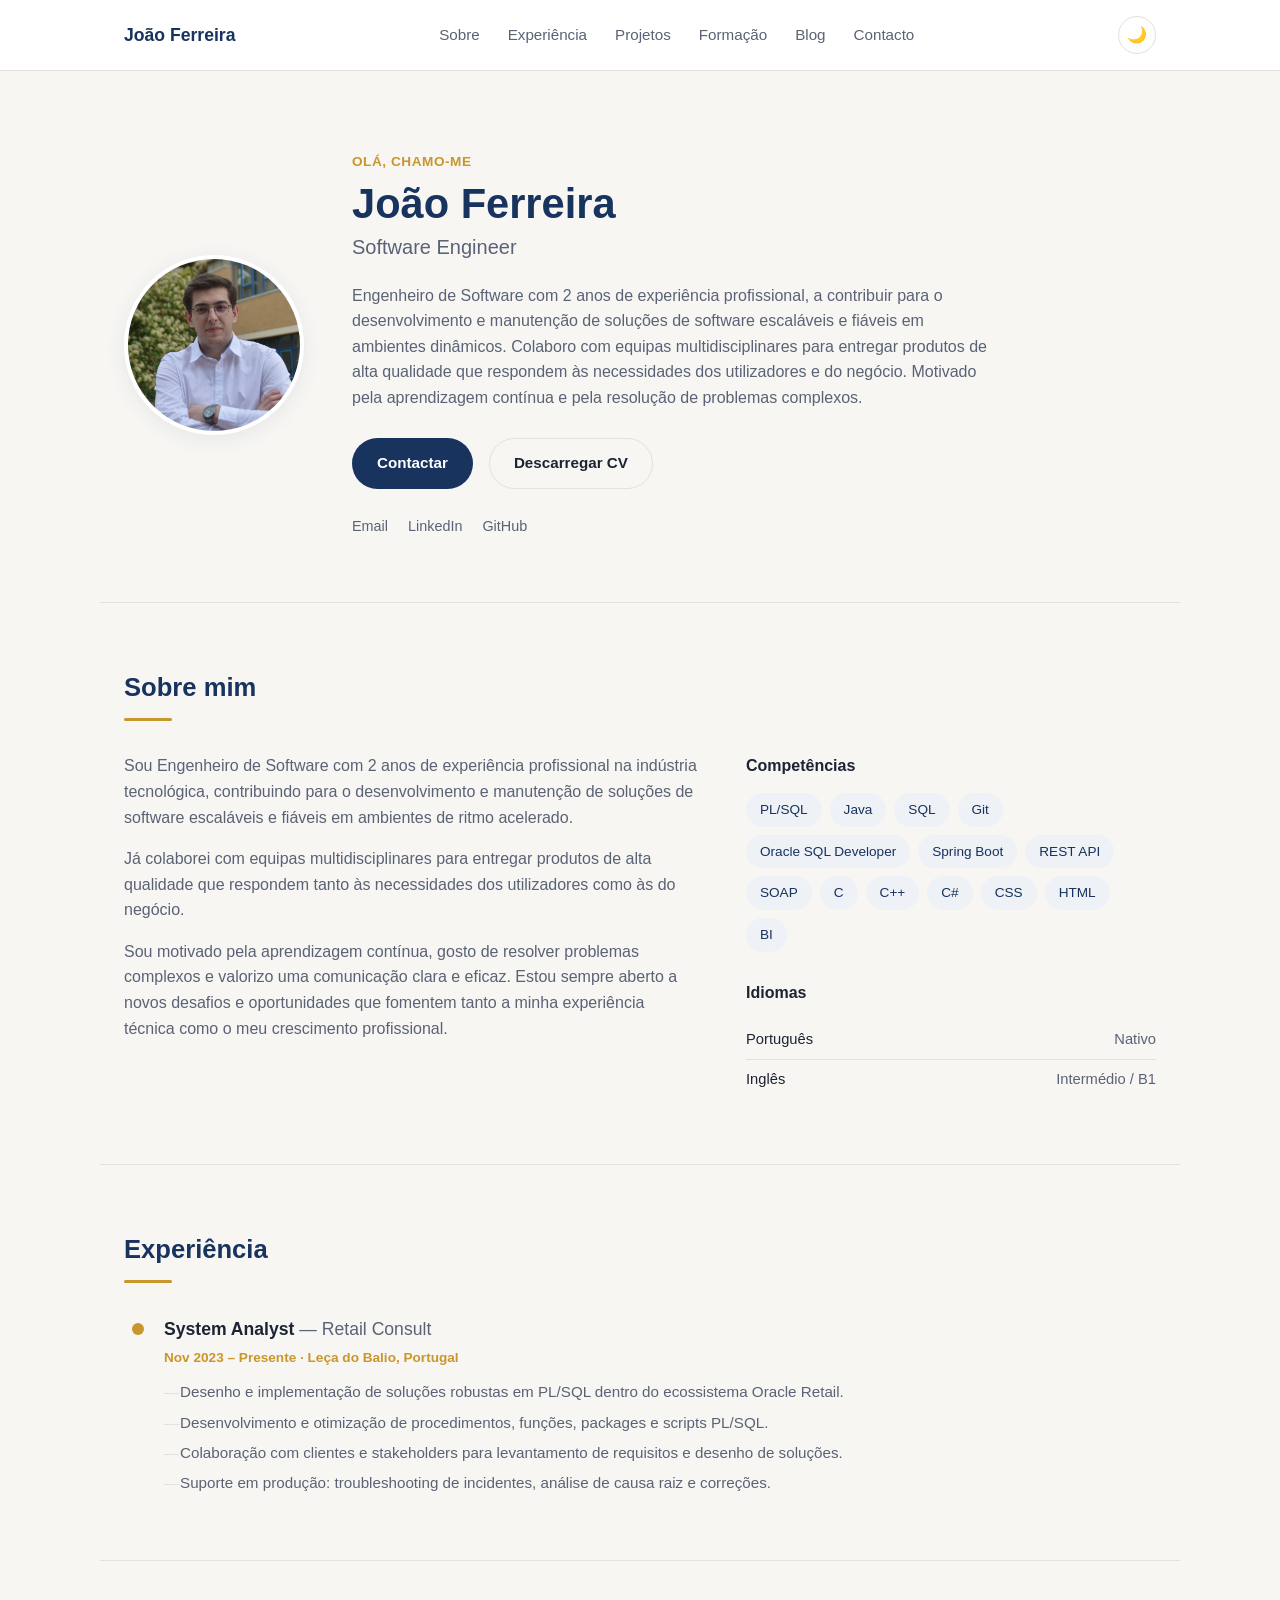
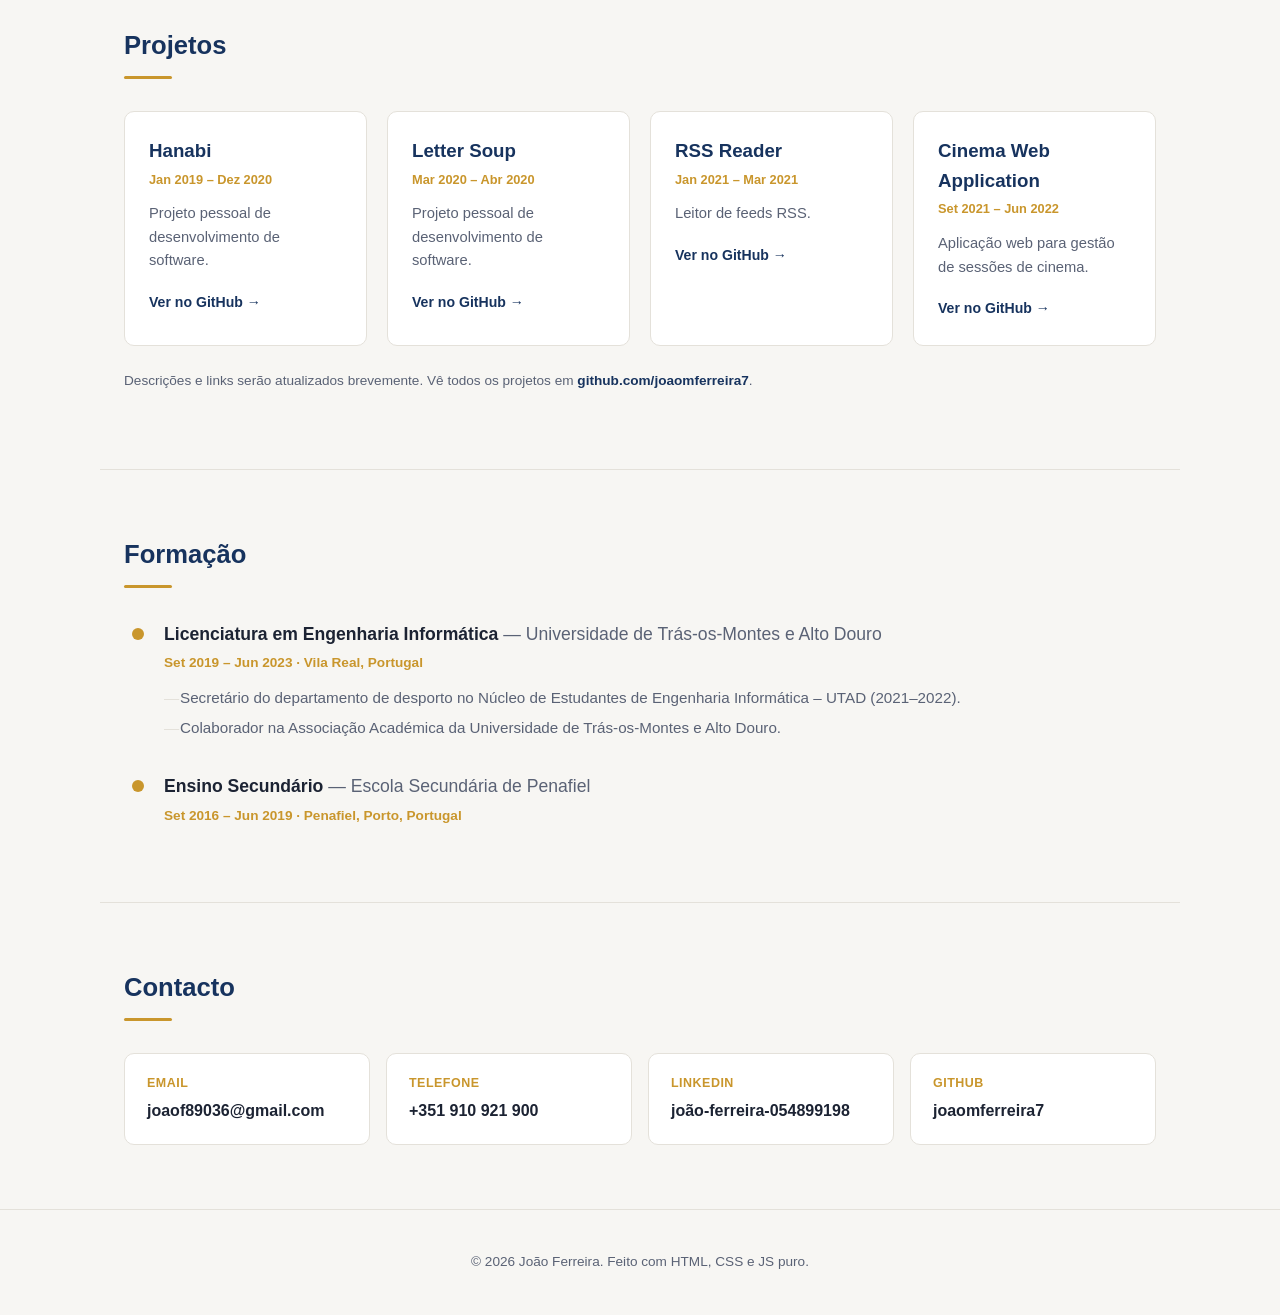
==== index.html @ a0f63ede "Site inicial Portfolio/CV de João Ferreira com secções de sobre, experiência, projetos, formação e c" ====
<!DOCTYPE html>
<html lang="pt">
<head>
<meta charset="UTF-8">
<meta name="viewport" content="width=device-width, initial-scale=1.0">
<title>João Ferreira — Software Engineer</title>
<meta name="description" content="João Ferreira, Software Engineer. Experiência em PL/SQL, Java, Spring Boot, Oracle Retail. Portfólio, currículo e contactos.">
<link rel="stylesheet" href="css/style.css">
<link rel="icon" href="data:,">
</head>
<body>

<header class="site-header">
  <nav class="nav container">
    <a href="#top" class="nav-brand">João Ferreira</a>
    <button class="nav-toggle" id="navToggle" aria-label="Abrir menu" aria-expanded="false">
      <span></span><span></span><span></span>
    </button>
    <ul class="nav-links" id="navLinks">
      <li><a href="#about">Sobre</a></li>
      <li><a href="#experience">Experiência</a></li>
      <li><a href="#projects">Projetos</a></li>
      <li><a href="#education">Formação</a></li>
      <li><a href="blog/index.html">Blog</a></li>
      <li><a href="#contact">Contacto</a></li>
    </ul>
    <button class="theme-toggle" id="themeToggle" aria-label="Alternar tema claro/escuro">🌙</button>
  </nav>
</header>

<main>

  <section id="top" class="hero container">
    <div class="hero-photo">
      <img src="assets/img/profile.jpg" alt="Foto de João Ferreira" id="profilePhoto" onerror="this.closest('.hero-photo').style.display='none'">
    </div>
    <div class="hero-text">
      <p class="hero-eyebrow">Olá, chamo-me</p>
      <h1>João Ferreira</h1>
      <p class="hero-role">Software Engineer</p>
      <p class="hero-summary">
        Engenheiro de Software com 2 anos de experiência profissional, a contribuir para o desenvolvimento
        e manutenção de soluções de software escaláveis e fiáveis em ambientes dinâmicos. Colaboro com equipas
        multidisciplinares para entregar produtos de alta qualidade que respondem às necessidades dos utilizadores
        e do negócio. Motivado pela aprendizagem contínua e pela resolução de problemas complexos.
      </p>
      <div class="hero-actions">
        <a href="#contact" class="btn btn-primary">Contactar</a>
        <a href="CV_João_Ferreira.pdf" class="btn btn-secondary" download>Descarregar CV</a>
      </div>
      <ul class="hero-socials">
        <li><a href="mailto:joaof89036@gmail.com" aria-label="Email">Email</a></li>
        <li><a href="https://www.linkedin.com/in/joão-ferreira-054899198" target="_blank" rel="noopener">LinkedIn</a></li>
        <li><a href="https://github.com/joaomferreira7" target="_blank" rel="noopener">GitHub</a></li>
      </ul>
    </div>
  </section>

  <section id="about" class="section container">
    <h2 class="section-title">Sobre mim</h2>
    <div class="about-grid">
      <div class="about-text">
        <p>
          Sou Engenheiro de Software com 2 anos de experiência profissional na indústria tecnológica,
          contribuindo para o desenvolvimento e manutenção de soluções de software escaláveis e fiáveis
          em ambientes de ritmo acelerado.
        </p>
        <p>
          Já colaborei com equipas multidisciplinares para entregar produtos de alta qualidade que respondem
          tanto às necessidades dos utilizadores como às do negócio.
        </p>
        <p>
          Sou motivado pela aprendizagem contínua, gosto de resolver problemas complexos e valorizo uma
          comunicação clara e eficaz. Estou sempre aberto a novos desafios e oportunidades que fomentem
          tanto a minha experiência técnica como o meu crescimento profissional.
        </p>
      </div>
      <div class="about-skills">
        <h3>Competências</h3>
        <ul class="skill-tags">
          <li>PL/SQL</li>
          <li>Java</li>
          <li>SQL</li>
          <li>Git</li>
          <li>Oracle SQL Developer</li>
          <li>Spring Boot</li>
          <li>REST API</li>
          <li>SOAP</li>
          <li>C</li>
          <li>C++</li>
          <li>C#</li>
          <li>CSS</li>
          <li>HTML</li>
          <li>BI</li>
        </ul>
        <h3>Idiomas</h3>
        <ul class="lang-list">
          <li><span>Português</span><span class="lang-level">Nativo</span></li>
          <li><span>Inglês</span><span class="lang-level">Intermédio / B1</span></li>
        </ul>
      </div>
    </div>
  </section>

  <section id="experience" class="section container">
    <h2 class="section-title">Experiência</h2>
    <div class="timeline">
      <article class="timeline-item">
        <div class="timeline-marker"></div>
        <div class="timeline-content">
          <h3>System Analyst <span class="timeline-org">— Retail Consult</span></h3>
          <p class="timeline-meta">Nov 2023 – Presente · Leça do Balio, Portugal</p>
          <ul>
            <li>Desenho e implementação de soluções robustas em PL/SQL dentro do ecossistema Oracle Retail.</li>
            <li>Desenvolvimento e otimização de procedimentos, funções, packages e scripts PL/SQL.</li>
            <li>Colaboração com clientes e stakeholders para levantamento de requisitos e desenho de soluções.</li>
            <li>Suporte em produção: troubleshooting de incidentes, análise de causa raiz e correções.</li>
          </ul>
        </div>
      </article>
    </div>
  </section>

  <section id="projects" class="section container">
    <h2 class="section-title">Projetos</h2>
    <div class="project-grid">
      <article class="project-card">
        <h3>Hanabi</h3>
        <p class="project-meta">Jan 2019 – Dez 2020</p>
        <p>Projeto pessoal de desenvolvimento de software.</p>
        <a href="https://github.com/joaomferreira7" target="_blank" rel="noopener" class="project-link">Ver no GitHub →</a>
      </article>
      <article class="project-card">
        <h3>Letter Soup</h3>
        <p class="project-meta">Mar 2020 – Abr 2020</p>
        <p>Projeto pessoal de desenvolvimento de software.</p>
        <a href="https://github.com/joaomferreira7" target="_blank" rel="noopener" class="project-link">Ver no GitHub →</a>
      </article>
      <article class="project-card">
        <h3>RSS Reader</h3>
        <p class="project-meta">Jan 2021 – Mar 2021</p>
        <p>Leitor de feeds RSS.</p>
        <a href="https://github.com/joaomferreira7" target="_blank" rel="noopener" class="project-link">Ver no GitHub →</a>
      </article>
      <article class="project-card">
        <h3>Cinema Web Application</h3>
        <p class="project-meta">Set 2021 – Jun 2022</p>
        <p>Aplicação web para gestão de sessões de cinema.</p>
        <a href="https://github.com/joaomferreira7" target="_blank" rel="noopener" class="project-link">Ver no GitHub →</a>
      </article>
    </div>
    <p class="project-note">Descrições e links serão atualizados brevemente. Vê todos os projetos em <a href="https://github.com/joaomferreira7" target="_blank" rel="noopener">github.com/joaomferreira7</a>.</p>
  </section>

  <section id="education" class="section container">
    <h2 class="section-title">Formação</h2>
    <div class="timeline">
      <article class="timeline-item">
        <div class="timeline-marker"></div>
        <div class="timeline-content">
          <h3>Licenciatura em Engenharia Informática <span class="timeline-org">— Universidade de Trás-os-Montes e Alto Douro</span></h3>
          <p class="timeline-meta">Set 2019 – Jun 2023 · Vila Real, Portugal</p>
          <ul>
            <li>Secretário do departamento de desporto no Núcleo de Estudantes de Engenharia Informática – UTAD (2021–2022).</li>
            <li>Colaborador na Associação Académica da Universidade de Trás-os-Montes e Alto Douro.</li>
          </ul>
        </div>
      </article>
      <article class="timeline-item">
        <div class="timeline-marker"></div>
        <div class="timeline-content">
          <h3>Ensino Secundário <span class="timeline-org">— Escola Secundária de Penafiel</span></h3>
          <p class="timeline-meta">Set 2016 – Jun 2019 · Penafiel, Porto, Portugal</p>
        </div>
      </article>
    </div>
  </section>

  <section id="contact" class="section container">
    <h2 class="section-title">Contacto</h2>
    <div class="contact-grid">
      <a class="contact-card" href="mailto:joaof89036@gmail.com">
        <span class="contact-label">Email</span>
        <span class="contact-value">joaof89036@gmail.com</span>
      </a>
      <a class="contact-card" href="tel:+351910921900">
        <span class="contact-label">Telefone</span>
        <span class="contact-value">+351 910 921 900</span>
      </a>
      <a class="contact-card" href="https://www.linkedin.com/in/joão-ferreira-054899198" target="_blank" rel="noopener">
        <span class="contact-label">LinkedIn</span>
        <span class="contact-value">joão-ferreira-054899198</span>
      </a>
      <a class="contact-card" href="https://github.com/joaomferreira7" target="_blank" rel="noopener">
        <span class="contact-label">GitHub</span>
        <span class="contact-value">joaomferreira7</span>
      </a>
    </div>
  </section>

</main>

<footer class="site-footer">
  <div class="container">
    <p>&copy; <span id="year"></span> João Ferreira. Feito com HTML, CSS e JS puro.</p>
  </div>
</footer>

<script src="js/main.js"></script>
</body>
</html>
---- css/style.css ----
/* ---------- Reset ---------- */
*, *::before, *::after { box-sizing: border-box; }
html, body { margin: 0; padding: 0; }
ul { list-style: none; margin: 0; padding: 0; }
a { color: inherit; text-decoration: none; }
img { max-width: 100%; display: block; }
button { font: inherit; cursor: pointer; }

/* ---------- Theme tokens ---------- */
:root {
  --color-bg: #f7f6f3;
  --color-surface: #ffffff;
  --color-text: #1c2333;
  --color-text-muted: #5a6275;
  --color-primary: #17335e;
  --color-primary-light: #274a80;
  --color-accent: #c9962c;
  --color-border: #e4e1da;
  --color-tag-bg: #eef1f6;
  --shadow: 0 4px 20px rgba(23, 51, 94, 0.08);
  --radius: 10px;
}

:root[data-theme="dark"] {
  --color-bg: #12151c;
  --color-surface: #1a1e28;
  --color-text: #eceef2;
  --color-text-muted: #a0a6b5;
  --color-primary: #7ea3e0;
  --color-primary-light: #9db8e8;
  --color-accent: #e0b354;
  --color-border: #2a2f3b;
  --color-tag-bg: #232837;
  --shadow: 0 4px 20px rgba(0, 0, 0, 0.35);
}

@media (prefers-color-scheme: dark) {
  :root:not([data-theme="light"]) {
    --color-bg: #12151c;
    --color-surface: #1a1e28;
    --color-text: #eceef2;
    --color-text-muted: #a0a6b5;
    --color-primary: #7ea3e0;
    --color-primary-light: #9db8e8;
    --color-accent: #e0b354;
    --color-border: #2a2f3b;
    --color-tag-bg: #232837;
    --shadow: 0 4px 20px rgba(0, 0, 0, 0.35);
  }
}

body {
  font-family: -apple-system, BlinkMacSystemFont, "Segoe UI", Roboto, Helvetica, Arial, sans-serif;
  background: var(--color-bg);
  color: var(--color-text);
  line-height: 1.6;
  transition: background 0.2s ease, color 0.2s ease;
}

.container {
  max-width: 1080px;
  margin: 0 auto;
  padding: 0 24px;
}

/* ---------- Header / Nav ---------- */
.site-header {
  position: sticky;
  top: 0;
  z-index: 100;
  background: var(--color-surface);
  border-bottom: 1px solid var(--color-border);
}

.nav {
  display: flex;
  align-items: center;
  justify-content: space-between;
  padding: 16px 24px;
  gap: 16px;
}

.nav-brand {
  font-weight: 700;
  font-size: 1.1rem;
  color: var(--color-primary);
}

.nav-links {
  display: flex;
  gap: 28px;
  flex: 1;
  justify-content: center;
}

.nav-links a {
  font-size: 0.95rem;
  font-weight: 500;
  color: var(--color-text-muted);
  transition: color 0.15s ease;
}

.nav-links a:hover { color: var(--color-primary); }

.theme-toggle {
  background: none;
  border: 1px solid var(--color-border);
  border-radius: 999px;
  width: 38px;
  height: 38px;
  font-size: 1rem;
  display: flex;
  align-items: center;
  justify-content: center;
}

.nav-toggle {
  display: none;
  flex-direction: column;
  gap: 5px;
  background: none;
  border: none;
  padding: 6px;
}
.nav-toggle span {
  width: 22px;
  height: 2px;
  background: var(--color-text);
  border-radius: 2px;
}

/* ---------- Hero ---------- */
.hero {
  display: flex;
  align-items: center;
  gap: 48px;
  padding: 80px 24px 64px;
  flex-wrap: wrap;
}

.hero-photo {
  flex: 0 0 auto;
  width: 180px;
  height: 180px;
  border-radius: 50%;
  overflow: hidden;
  border: 4px solid var(--color-surface);
  box-shadow: var(--shadow);
  background: var(--color-tag-bg);
}

.hero-photo img {
  width: 100%;
  height: 100%;
  object-fit: cover;
}

.hero-text { flex: 1 1 420px; }

.hero-eyebrow {
  color: var(--color-accent);
  font-weight: 600;
  letter-spacing: 0.04em;
  text-transform: uppercase;
  font-size: 0.85rem;
  margin: 0 0 8px;
}

.hero-text h1 {
  font-size: 2.6rem;
  margin: 0 0 4px;
  color: var(--color-primary);
  line-height: 1.1;
}

.hero-role {
  font-size: 1.25rem;
  color: var(--color-text-muted);
  margin: 0 0 20px;
  font-weight: 500;
}

.hero-summary {
  max-width: 640px;
  color: var(--color-text-muted);
  margin: 0 0 28px;
}

.hero-actions {
  display: flex;
  gap: 16px;
  margin-bottom: 24px;
  flex-wrap: wrap;
}

.btn {
  display: inline-block;
  padding: 12px 24px;
  border-radius: 999px;
  font-weight: 600;
  font-size: 0.95rem;
  transition: transform 0.15s ease, box-shadow 0.15s ease;
  border: 1px solid transparent;
}
.btn:hover { transform: translateY(-2px); }

.btn-primary {
  background: var(--color-primary);
  color: #fff;
}
.btn-primary:hover { box-shadow: 0 6px 16px rgba(23,51,94,0.3); }

.btn-secondary {
  background: transparent;
  border-color: var(--color-border);
  color: var(--color-text);
}

.hero-socials {
  display: flex;
  gap: 20px;
}
.hero-socials a {
  color: var(--color-text-muted);
  font-weight: 500;
  font-size: 0.9rem;
  border-bottom: 1px solid transparent;
}
.hero-socials a:hover {
  color: var(--color-primary);
  border-bottom-color: var(--color-primary);
}

/* ---------- Sections ---------- */
.section {
  padding: 64px 24px;
  border-top: 1px solid var(--color-border);
}

.section-title {
  font-size: 1.6rem;
  color: var(--color-primary);
  margin: 0 0 32px;
  position: relative;
  display: inline-block;
}
.section-title::after {
  content: "";
  display: block;
  width: 48px;
  height: 3px;
  background: var(--color-accent);
  margin-top: 10px;
  border-radius: 2px;
}

/* About */
.about-grid {
  display: grid;
  grid-template-columns: 1.4fr 1fr;
  gap: 48px;
}
.about-text p { color: var(--color-text-muted); margin: 0 0 16px; }
.about-skills h3 {
  font-size: 1rem;
  color: var(--color-text);
  margin: 0 0 14px;
}
.about-skills h3:not(:first-child) { margin-top: 28px; }

.skill-tags {
  display: flex;
  flex-wrap: wrap;
  gap: 8px;
}
.skill-tags li {
  background: var(--color-tag-bg);
  color: var(--color-primary);
  padding: 6px 14px;
  border-radius: 999px;
  font-size: 0.85rem;
  font-weight: 500;
}

.lang-list li {
  display: flex;
  justify-content: space-between;
  padding: 8px 0;
  border-bottom: 1px solid var(--color-border);
  font-size: 0.92rem;
}
.lang-list li:last-child { border-bottom: none; }
.lang-level { color: var(--color-text-muted); }

/* Timeline (experience / education) */
.timeline {
  display: flex;
  flex-direction: column;
  gap: 32px;
}
.timeline-item {
  display: flex;
  gap: 20px;
  position: relative;
  padding-left: 8px;
}
.timeline-marker {
  flex: 0 0 auto;
  width: 12px;
  height: 12px;
  border-radius: 50%;
  background: var(--color-accent);
  margin-top: 8px;
}
.timeline-content h3 {
  margin: 0 0 4px;
  font-size: 1.1rem;
  color: var(--color-text);
}
.timeline-org {
  color: var(--color-text-muted);
  font-weight: 400;
}
.timeline-meta {
  color: var(--color-accent);
  font-size: 0.85rem;
  font-weight: 600;
  margin: 0 0 12px;
}
.timeline-content ul {
  display: flex;
  flex-direction: column;
  gap: 6px;
}
.timeline-content li {
  color: var(--color-text-muted);
  font-size: 0.95rem;
  padding-left: 16px;
  position: relative;
}
.timeline-content li::before {
  content: "—";
  position: absolute;
  left: 0;
  color: var(--color-border);
}

/* Projects */
.project-grid {
  display: grid;
  grid-template-columns: repeat(auto-fit, minmax(230px, 1fr));
  gap: 20px;
}
.project-card {
  background: var(--color-surface);
  border: 1px solid var(--color-border);
  border-radius: var(--radius);
  padding: 24px;
  transition: transform 0.15s ease, box-shadow 0.15s ease;
}
.project-card:hover {
  transform: translateY(-4px);
  box-shadow: var(--shadow);
}
.project-card h3 {
  margin: 0 0 4px;
  color: var(--color-primary);
}
.project-meta {
  color: var(--color-accent);
  font-size: 0.8rem;
  font-weight: 600;
  margin: 0 0 12px;
}
.project-card p:not(.project-meta) {
  color: var(--color-text-muted);
  font-size: 0.92rem;
  margin: 0 0 16px;
}
.project-link {
  font-size: 0.88rem;
  font-weight: 600;
  color: var(--color-primary);
}
.project-note {
  margin-top: 24px;
  color: var(--color-text-muted);
  font-size: 0.85rem;
}
.project-note a { color: var(--color-primary); font-weight: 600; }

/* Contact */
.contact-grid {
  display: grid;
  grid-template-columns: repeat(auto-fit, minmax(200px, 1fr));
  gap: 16px;
}
.contact-card {
  background: var(--color-surface);
  border: 1px solid var(--color-border);
  border-radius: var(--radius);
  padding: 20px 22px;
  display: flex;
  flex-direction: column;
  gap: 4px;
  transition: transform 0.15s ease, box-shadow 0.15s ease;
}
.contact-card:hover {
  transform: translateY(-3px);
  box-shadow: var(--shadow);
}
.contact-label {
  font-size: 0.78rem;
  text-transform: uppercase;
  letter-spacing: 0.04em;
  color: var(--color-accent);
  font-weight: 600;
}
.contact-value {
  font-weight: 600;
  word-break: break-word;
}

/* ---------- Footer ---------- */
.site-footer {
  border-top: 1px solid var(--color-border);
  padding: 28px 24px;
  color: var(--color-text-muted);
  font-size: 0.85rem;
  text-align: center;
}

/* ---------- Blog ---------- */
.blog-list {
  display: flex;
  flex-direction: column;
  gap: 20px;
}
.blog-card {
  background: var(--color-surface);
  border: 1px solid var(--color-border);
  border-radius: var(--radius);
  padding: 24px;
}
.blog-card h3 { margin: 0 0 6px; color: var(--color-primary); }
.blog-card .blog-meta {
  color: var(--color-accent);
  font-size: 0.8rem;
  font-weight: 600;
  margin: 0 0 10px;
}
.blog-card p { color: var(--color-text-muted); margin: 0; }
.empty-state {
  color: var(--color-text-muted);
  padding: 40px 0;
  text-align: center;
}

.post-content {
  max-width: 720px;
  margin: 0 auto;
  padding: 48px 24px 80px;
}
.post-content h1 { color: var(--color-primary); }
.post-meta {
  color: var(--color-accent);
  font-weight: 600;
  font-size: 0.85rem;
  margin-bottom: 32px;
}
.post-content p { color: var(--color-text); margin: 0 0 18px; }
.back-link {
  display: inline-block;
  margin-bottom: 24px;
  color: var(--color-primary);
  font-weight: 600;
  font-size: 0.9rem;
}

/* ---------- Responsive ---------- */
@media (max-width: 820px) {
  .about-grid { grid-template-columns: 1fr; }
}

@media (max-width: 720px) {
  .nav-toggle { display: flex; }
  .nav-links {
    position: absolute;
    top: 100%;
    left: 0;
    right: 0;
    background: var(--color-surface);
    border-bottom: 1px solid var(--color-border);
    flex-direction: column;
    align-items: center;
    padding: 16px 0;
    gap: 16px;
    display: none;
  }
  .nav-links.open { display: flex; }
  .hero { padding-top: 48px; flex-direction: column; text-align: center; }
  .hero-actions, .hero-socials { justify-content: center; }
  .hero-text h1 { font-size: 2.1rem; }
}
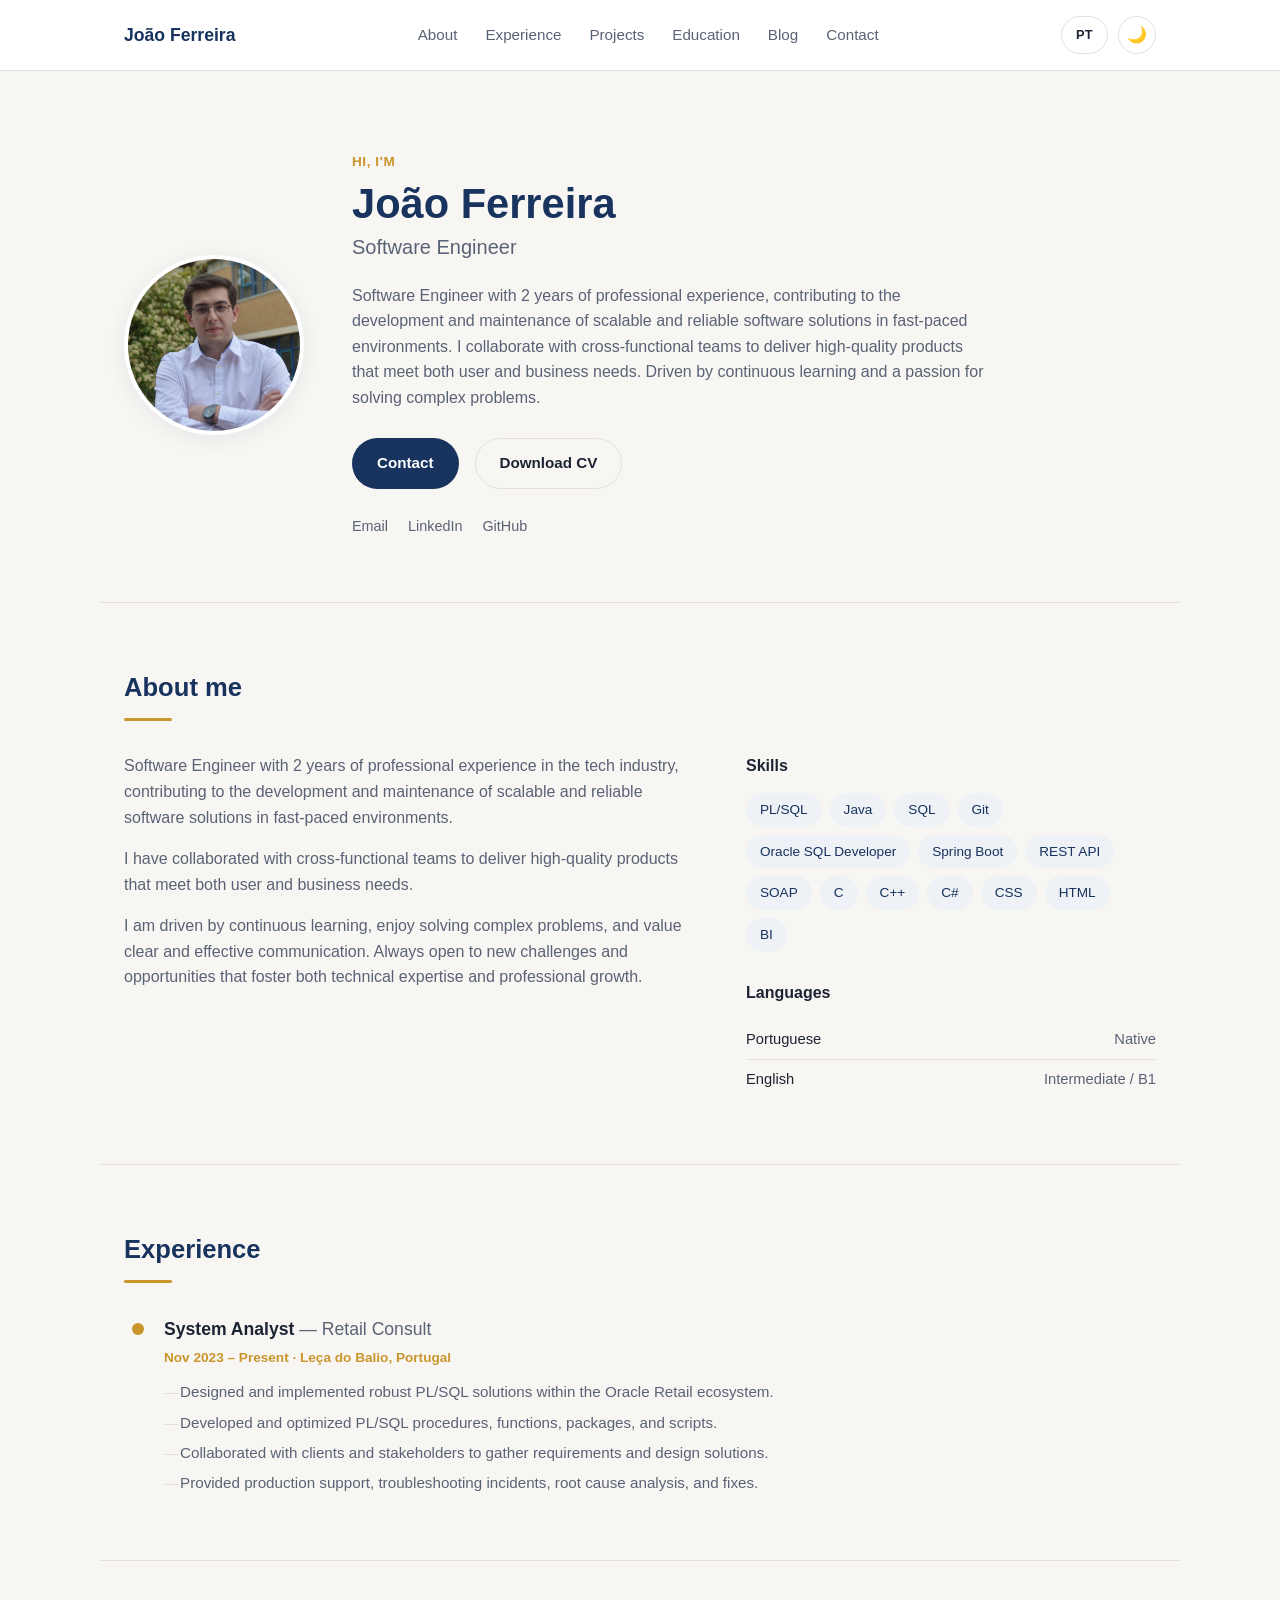
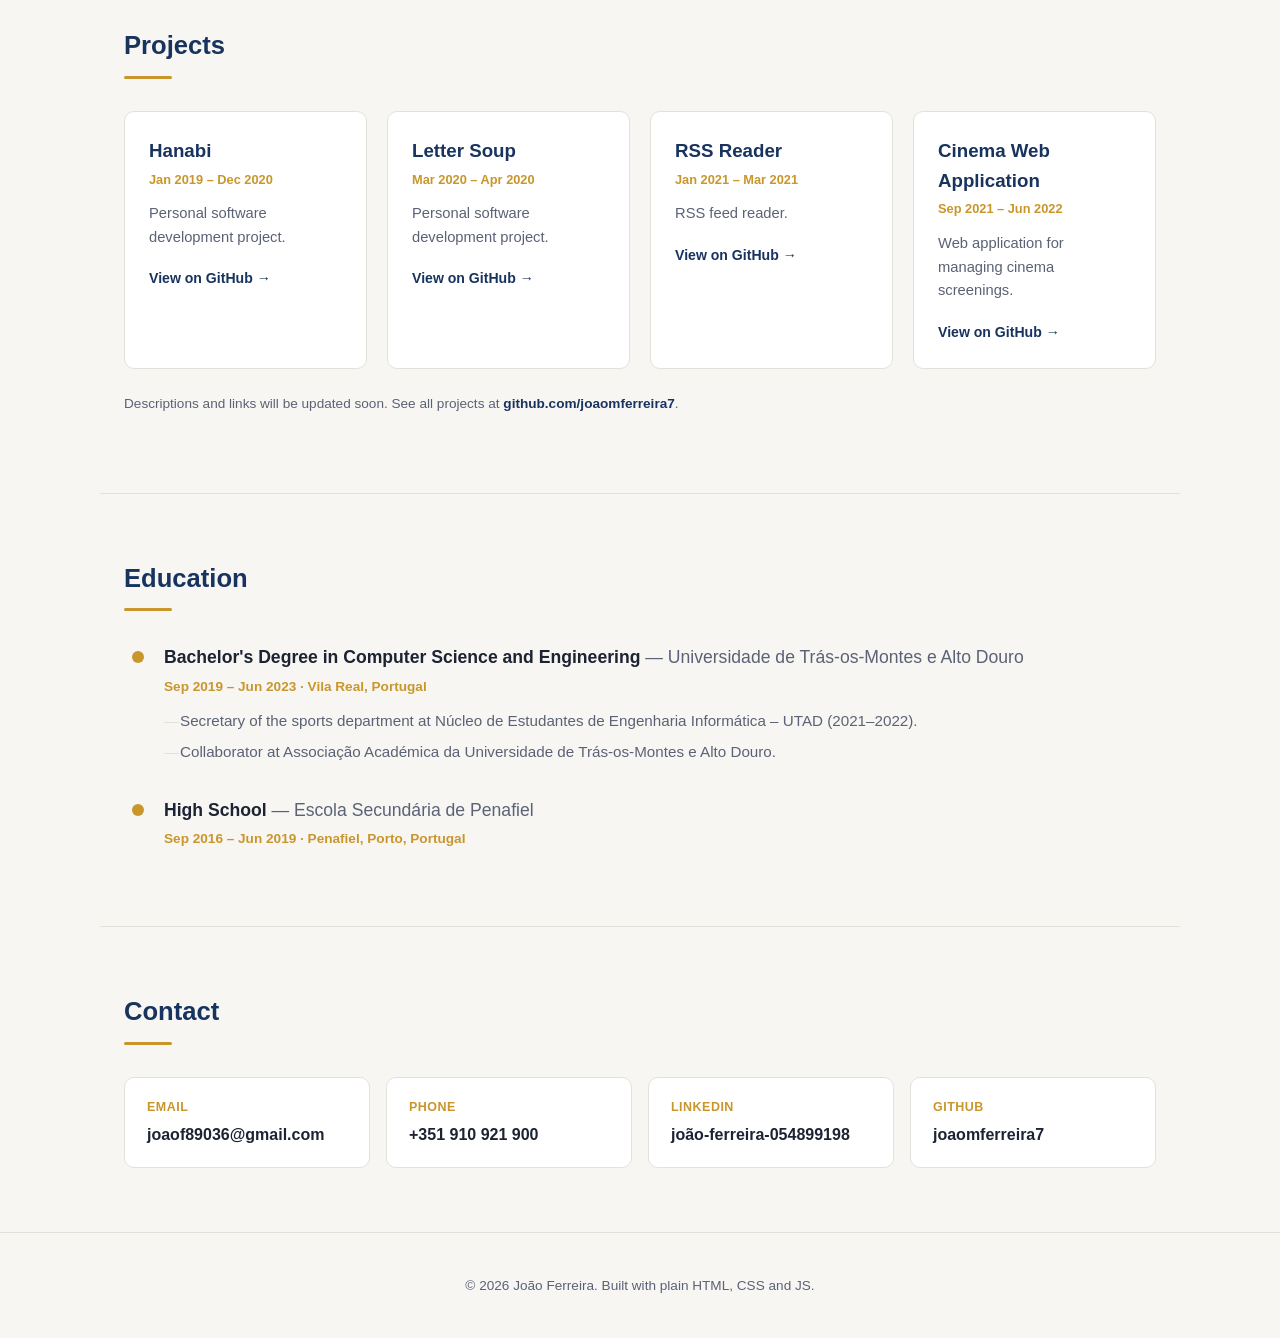
==== commit 6c8023db: "traslate" ====
--- a/index.html
+++ b/index.html
@@ -3,8 +3,8 @@
 <head>
 <meta charset="UTF-8">
 <meta name="viewport" content="width=device-width, initial-scale=1.0">
-<title>João Ferreira — Software Engineer</title>
-<meta name="description" content="João Ferreira, Software Engineer. Experiência em PL/SQL, Java, Spring Boot, Oracle Retail. Portfólio, currículo e contactos.">
+<title data-i18n="meta.title">João Ferreira — Software Engineer</title>
+<meta name="description" data-i18n-content="meta.description" content="João Ferreira, Software Engineer. Experiência em PL/SQL, Java, Spring Boot, Oracle Retail. Portfólio, currículo e contactos.">
 <link rel="stylesheet" href="css/style.css">
 <link rel="icon" href="data:,">
 </head>
@@ -13,18 +13,21 @@
 <header class="site-header">
   <nav class="nav container">
     <a href="#top" class="nav-brand">João Ferreira</a>
-    <button class="nav-toggle" id="navToggle" aria-label="Abrir menu" aria-expanded="false">
+    <button class="nav-toggle" id="navToggle" data-i18n-aria="nav.toggleAria" aria-label="Abrir menu" aria-expanded="false">
       <span></span><span></span><span></span>
     </button>
     <ul class="nav-links" id="navLinks">
-      <li><a href="#about">Sobre</a></li>
-      <li><a href="#experience">Experiência</a></li>
-      <li><a href="#projects">Projetos</a></li>
-      <li><a href="#education">Formação</a></li>
-      <li><a href="blog/index.html">Blog</a></li>
-      <li><a href="#contact">Contacto</a></li>
+      <li><a href="#about" data-i18n="nav.about">Sobre</a></li>
+      <li><a href="#experience" data-i18n="nav.experience">Experiência</a></li>
+      <li><a href="#projects" data-i18n="nav.projects">Projetos</a></li>
+      <li><a href="#education" data-i18n="nav.education">Formação</a></li>
+      <li><a href="blog/index.html" data-i18n="nav.blog">Blog</a></li>
+      <li><a href="#contact" data-i18n="nav.contact">Contacto</a></li>
     </ul>
-    <button class="theme-toggle" id="themeToggle" aria-label="Alternar tema claro/escuro">🌙</button>
+    <div class="nav-controls">
+      <button class="lang-toggle" id="langToggle" data-i18n-aria="lang.toggleAria" aria-label="Mudar idioma">EN</button>
+      <button class="theme-toggle" id="themeToggle" data-i18n-aria="theme.toggleAria" aria-label="Alternar tema claro/escuro">🌙</button>
+    </div>
   </nav>
 </header>
 
@@ -32,21 +35,21 @@
 
   <section id="top" class="hero container">
     <div class="hero-photo">
-      <img src="assets/img/profile.jpg" alt="Foto de João Ferreira" id="profilePhoto" onerror="this.closest('.hero-photo').style.display='none'">
+      <img src="assets/img/profile.jpg" alt="Foto de João Ferreira" data-i18n-alt="hero.photoAlt" id="profilePhoto" onerror="this.closest('.hero-photo').style.display='none'">
     </div>
     <div class="hero-text">
-      <p class="hero-eyebrow">Olá, chamo-me</p>
+      <p class="hero-eyebrow" data-i18n="hero.eyebrow">Olá, chamo-me</p>
       <h1>João Ferreira</h1>
       <p class="hero-role">Software Engineer</p>
-      <p class="hero-summary">
+      <p class="hero-summary" data-i18n="hero.summary">
         Engenheiro de Software com 2 anos de experiência profissional, a contribuir para o desenvolvimento
         e manutenção de soluções de software escaláveis e fiáveis em ambientes dinâmicos. Colaboro com equipas
         multidisciplinares para entregar produtos de alta qualidade que respondem às necessidades dos utilizadores
         e do negócio. Motivado pela aprendizagem contínua e pela resolução de problemas complexos.
       </p>
       <div class="hero-actions">
-        <a href="#contact" class="btn btn-primary">Contactar</a>
-        <a href="CV_João_Ferreira.pdf" class="btn btn-secondary" download>Descarregar CV</a>
+        <a href="#contact" class="btn btn-primary" data-i18n="hero.contactBtn">Contactar</a>
+        <a href="CV_João_Ferreira.pdf" class="btn btn-secondary" download data-i18n="hero.downloadBtn">Descarregar CV</a>
       </div>
       <ul class="hero-socials">
         <li><a href="mailto:joaof89036@gmail.com" aria-label="Email">Email</a></li>
@@ -57,26 +60,26 @@
   </section>
 
   <section id="about" class="section container">
-    <h2 class="section-title">Sobre mim</h2>
+    <h2 class="section-title" data-i18n="about.title">Sobre mim</h2>
     <div class="about-grid">
       <div class="about-text">
-        <p>
+        <p data-i18n="about.p1">
           Sou Engenheiro de Software com 2 anos de experiência profissional na indústria tecnológica,
           contribuindo para o desenvolvimento e manutenção de soluções de software escaláveis e fiáveis
           em ambientes de ritmo acelerado.
         </p>
-        <p>
+        <p data-i18n="about.p2">
           Já colaborei com equipas multidisciplinares para entregar produtos de alta qualidade que respondem
           tanto às necessidades dos utilizadores como às do negócio.
         </p>
-        <p>
+        <p data-i18n="about.p3">
           Sou motivado pela aprendizagem contínua, gosto de resolver problemas complexos e valorizo uma
           comunicação clara e eficaz. Estou sempre aberto a novos desafios e oportunidades que fomentem
           tanto a minha experiência técnica como o meu crescimento profissional.
         </p>
       </div>
       <div class="about-skills">
-        <h3>Competências</h3>
+        <h3 data-i18n="about.skillsTitle">Competências</h3>
         <ul class="skill-tags">
           <li>PL/SQL</li>
           <li>Java</li>
@@ -93,28 +96,28 @@
           <li>HTML</li>
           <li>BI</li>
         </ul>
-        <h3>Idiomas</h3>
+        <h3 data-i18n="about.langsTitle">Idiomas</h3>
         <ul class="lang-list">
-          <li><span>Português</span><span class="lang-level">Nativo</span></li>
-          <li><span>Inglês</span><span class="lang-level">Intermédio / B1</span></li>
+          <li><span data-i18n="about.lang.pt">Português</span><span class="lang-level" data-i18n="about.lang.ptLevel">Nativo</span></li>
+          <li><span data-i18n="about.lang.en">Inglês</span><span class="lang-level" data-i18n="about.lang.enLevel">Intermédio / B1</span></li>
         </ul>
       </div>
     </div>
   </section>
 
   <section id="experience" class="section container">
-    <h2 class="section-title">Experiência</h2>
+    <h2 class="section-title" data-i18n="experience.title">Experiência</h2>
     <div class="timeline">
       <article class="timeline-item">
         <div class="timeline-marker"></div>
         <div class="timeline-content">
-          <h3>System Analyst <span class="timeline-org">— Retail Consult</span></h3>
-          <p class="timeline-meta">Nov 2023 – Presente · Leça do Balio, Portugal</p>
+          <h3><span data-i18n="experience.role">Analista de Sistemas</span> <span class="timeline-org">— Retail Consult</span></h3>
+          <p class="timeline-meta" data-i18n="experience.date">Nov 2023 – Presente · Leça do Balio, Portugal</p>
           <ul>
-            <li>Desenho e implementação de soluções robustas em PL/SQL dentro do ecossistema Oracle Retail.</li>
-            <li>Desenvolvimento e otimização de procedimentos, funções, packages e scripts PL/SQL.</li>
-            <li>Colaboração com clientes e stakeholders para levantamento de requisitos e desenho de soluções.</li>
-            <li>Suporte em produção: troubleshooting de incidentes, análise de causa raiz e correções.</li>
+            <li data-i18n="experience.bullet1">Desenho e implementação de soluções robustas em PL/SQL dentro do ecossistema Oracle Retail.</li>
+            <li data-i18n="experience.bullet2">Desenvolvimento e otimização de procedimentos, funções, packages e scripts PL/SQL.</li>
+            <li data-i18n="experience.bullet3">Colaboração com clientes e stakeholders para levantamento de requisitos e desenho de soluções.</li>
+            <li data-i18n="experience.bullet4">Suporte em produção: troubleshooting de incidentes, análise de causa raiz e correções.</li>
           </ul>
         </div>
       </article>
@@ -122,77 +125,77 @@
   </section>
 
   <section id="projects" class="section container">
-    <h2 class="section-title">Projetos</h2>
+    <h2 class="section-title" data-i18n="projects.title">Projetos</h2>
     <div class="project-grid">
       <article class="project-card">
         <h3>Hanabi</h3>
-        <p class="project-meta">Jan 2019 – Dez 2020</p>
-        <p>Projeto pessoal de desenvolvimento de software.</p>
-        <a href="https://github.com/joaomferreira7" target="_blank" rel="noopener" class="project-link">Ver no GitHub →</a>
+        <p class="project-meta" data-i18n="projects.hanabi.meta">Jan 2019 – Dez 2020</p>
+        <p data-i18n="projects.hanabi.desc">Projeto pessoal de desenvolvimento de software.</p>
+        <a href="https://github.com/joaomferreira7" target="_blank" rel="noopener" class="project-link" data-i18n="projects.viewGithub">Ver no GitHub →</a>
       </article>
       <article class="project-card">
         <h3>Letter Soup</h3>
-        <p class="project-meta">Mar 2020 – Abr 2020</p>
-        <p>Projeto pessoal de desenvolvimento de software.</p>
-        <a href="https://github.com/joaomferreira7" target="_blank" rel="noopener" class="project-link">Ver no GitHub →</a>
+        <p class="project-meta" data-i18n="projects.lettersoup.meta">Mar 2020 – Abr 2020</p>
+        <p data-i18n="projects.lettersoup.desc">Projeto pessoal de desenvolvimento de software.</p>
+        <a href="https://github.com/joaomferreira7" target="_blank" rel="noopener" class="project-link" data-i18n="projects.viewGithub">Ver no GitHub →</a>
       </article>
       <article class="project-card">
         <h3>RSS Reader</h3>
-        <p class="project-meta">Jan 2021 – Mar 2021</p>
-        <p>Leitor de feeds RSS.</p>
-        <a href="https://github.com/joaomferreira7" target="_blank" rel="noopener" class="project-link">Ver no GitHub →</a>
+        <p class="project-meta" data-i18n="projects.rss.meta">Jan 2021 – Mar 2021</p>
+        <p data-i18n="projects.rss.desc">Leitor de feeds RSS.</p>
+        <a href="https://github.com/joaomferreira7" target="_blank" rel="noopener" class="project-link" data-i18n="projects.viewGithub">Ver no GitHub →</a>
       </article>
       <article class="project-card">
         <h3>Cinema Web Application</h3>
-        <p class="project-meta">Set 2021 – Jun 2022</p>
-        <p>Aplicação web para gestão de sessões de cinema.</p>
-        <a href="https://github.com/joaomferreira7" target="_blank" rel="noopener" class="project-link">Ver no GitHub →</a>
-      </article>
-    </div>
-    <p class="project-note">Descrições e links serão atualizados brevemente. Vê todos os projetos em <a href="https://github.com/joaomferreira7" target="_blank" rel="noopener">github.com/joaomferreira7</a>.</p>
+        <p class="project-meta" data-i18n="projects.cinema.meta">Set 2021 – Jun 2022</p>
+        <p data-i18n="projects.cinema.desc">Aplicação web para gestão de sessões de cinema.</p>
+        <a href="https://github.com/joaomferreira7" target="_blank" rel="noopener" class="project-link" data-i18n="projects.viewGithub">Ver no GitHub →</a>
+      </article>
+    </div>
+    <p class="project-note" data-i18n-html="projects.note">Descrições e links serão atualizados brevemente. Vê todos os projetos em <a href="https://github.com/joaomferreira7" target="_blank" rel="noopener">github.com/joaomferreira7</a>.</p>
   </section>
 
   <section id="education" class="section container">
-    <h2 class="section-title">Formação</h2>
+    <h2 class="section-title" data-i18n="education.title">Formação</h2>
     <div class="timeline">
       <article class="timeline-item">
         <div class="timeline-marker"></div>
         <div class="timeline-content">
-          <h3>Licenciatura em Engenharia Informática <span class="timeline-org">— Universidade de Trás-os-Montes e Alto Douro</span></h3>
-          <p class="timeline-meta">Set 2019 – Jun 2023 · Vila Real, Portugal</p>
+          <h3><span data-i18n="education.degree.title">Licenciatura em Engenharia Informática</span> <span class="timeline-org">— Universidade de Trás-os-Montes e Alto Douro</span></h3>
+          <p class="timeline-meta" data-i18n="education.degree.meta">Set 2019 – Jun 2023 · Vila Real, Portugal</p>
           <ul>
-            <li>Secretário do departamento de desporto no Núcleo de Estudantes de Engenharia Informática – UTAD (2021–2022).</li>
-            <li>Colaborador na Associação Académica da Universidade de Trás-os-Montes e Alto Douro.</li>
+            <li data-i18n="education.degree.bullet1">Secretário do departamento de desporto no Núcleo de Estudantes de Engenharia Informática – UTAD (2021–2022).</li>
+            <li data-i18n="education.degree.bullet2">Colaborador na Associação Académica da Universidade de Trás-os-Montes e Alto Douro.</li>
           </ul>
         </div>
       </article>
       <article class="timeline-item">
         <div class="timeline-marker"></div>
         <div class="timeline-content">
-          <h3>Ensino Secundário <span class="timeline-org">— Escola Secundária de Penafiel</span></h3>
-          <p class="timeline-meta">Set 2016 – Jun 2019 · Penafiel, Porto, Portugal</p>
+          <h3><span data-i18n="education.highschool.title">Ensino Secundário</span> <span class="timeline-org">— Escola Secundária de Penafiel</span></h3>
+          <p class="timeline-meta" data-i18n="education.highschool.meta">Set 2016 – Jun 2019 · Penafiel, Porto, Portugal</p>
         </div>
       </article>
     </div>
   </section>
 
   <section id="contact" class="section container">
-    <h2 class="section-title">Contacto</h2>
+    <h2 class="section-title" data-i18n="contact.title">Contacto</h2>
     <div class="contact-grid">
       <a class="contact-card" href="mailto:joaof89036@gmail.com">
-        <span class="contact-label">Email</span>
+        <span class="contact-label" data-i18n="contact.emailLabel">Email</span>
         <span class="contact-value">joaof89036@gmail.com</span>
       </a>
       <a class="contact-card" href="tel:+351910921900">
-        <span class="contact-label">Telefone</span>
+        <span class="contact-label" data-i18n="contact.phoneLabel">Telefone</span>
         <span class="contact-value">+351 910 921 900</span>
       </a>
       <a class="contact-card" href="https://www.linkedin.com/in/joão-ferreira-054899198" target="_blank" rel="noopener">
-        <span class="contact-label">LinkedIn</span>
+        <span class="contact-label" data-i18n="contact.linkedinLabel">LinkedIn</span>
         <span class="contact-value">joão-ferreira-054899198</span>
       </a>
       <a class="contact-card" href="https://github.com/joaomferreira7" target="_blank" rel="noopener">
-        <span class="contact-label">GitHub</span>
+        <span class="contact-label" data-i18n="contact.githubLabel">GitHub</span>
         <span class="contact-value">joaomferreira7</span>
       </a>
     </div>
@@ -202,10 +205,11 @@
 
 <footer class="site-footer">
   <div class="container">
-    <p>&copy; <span id="year"></span> João Ferreira. Feito com HTML, CSS e JS puro.</p>
+    <p>&copy; <span id="year"></span> João Ferreira. <span data-i18n="footer.text">Feito com HTML, CSS e JS puro.</span></p>
   </div>
 </footer>
 
+<script src="js/i18n.js"></script>
 <script src="js/main.js"></script>
 </body>
 </html>
--- a/css/style.css
+++ b/css/style.css
@@ -102,6 +102,12 @@
 
 .nav-links a:hover { color: var(--color-primary); }
 
+.nav-controls {
+  display: flex;
+  align-items: center;
+  gap: 10px;
+}
+
 .theme-toggle {
   background: none;
   border: 1px solid var(--color-border);
@@ -112,6 +118,26 @@
   display: flex;
   align-items: center;
   justify-content: center;
+}
+
+.lang-toggle {
+  background: none;
+  border: 1px solid var(--color-border);
+  border-radius: 999px;
+  height: 38px;
+  padding: 0 14px;
+  font-size: 0.8rem;
+  font-weight: 700;
+  letter-spacing: 0.03em;
+  color: var(--color-text);
+  display: flex;
+  align-items: center;
+  justify-content: center;
+  transition: border-color 0.15s ease, color 0.15s ease;
+}
+.lang-toggle:hover {
+  border-color: var(--color-primary);
+  color: var(--color-primary);
 }
 
 .nav-toggle {
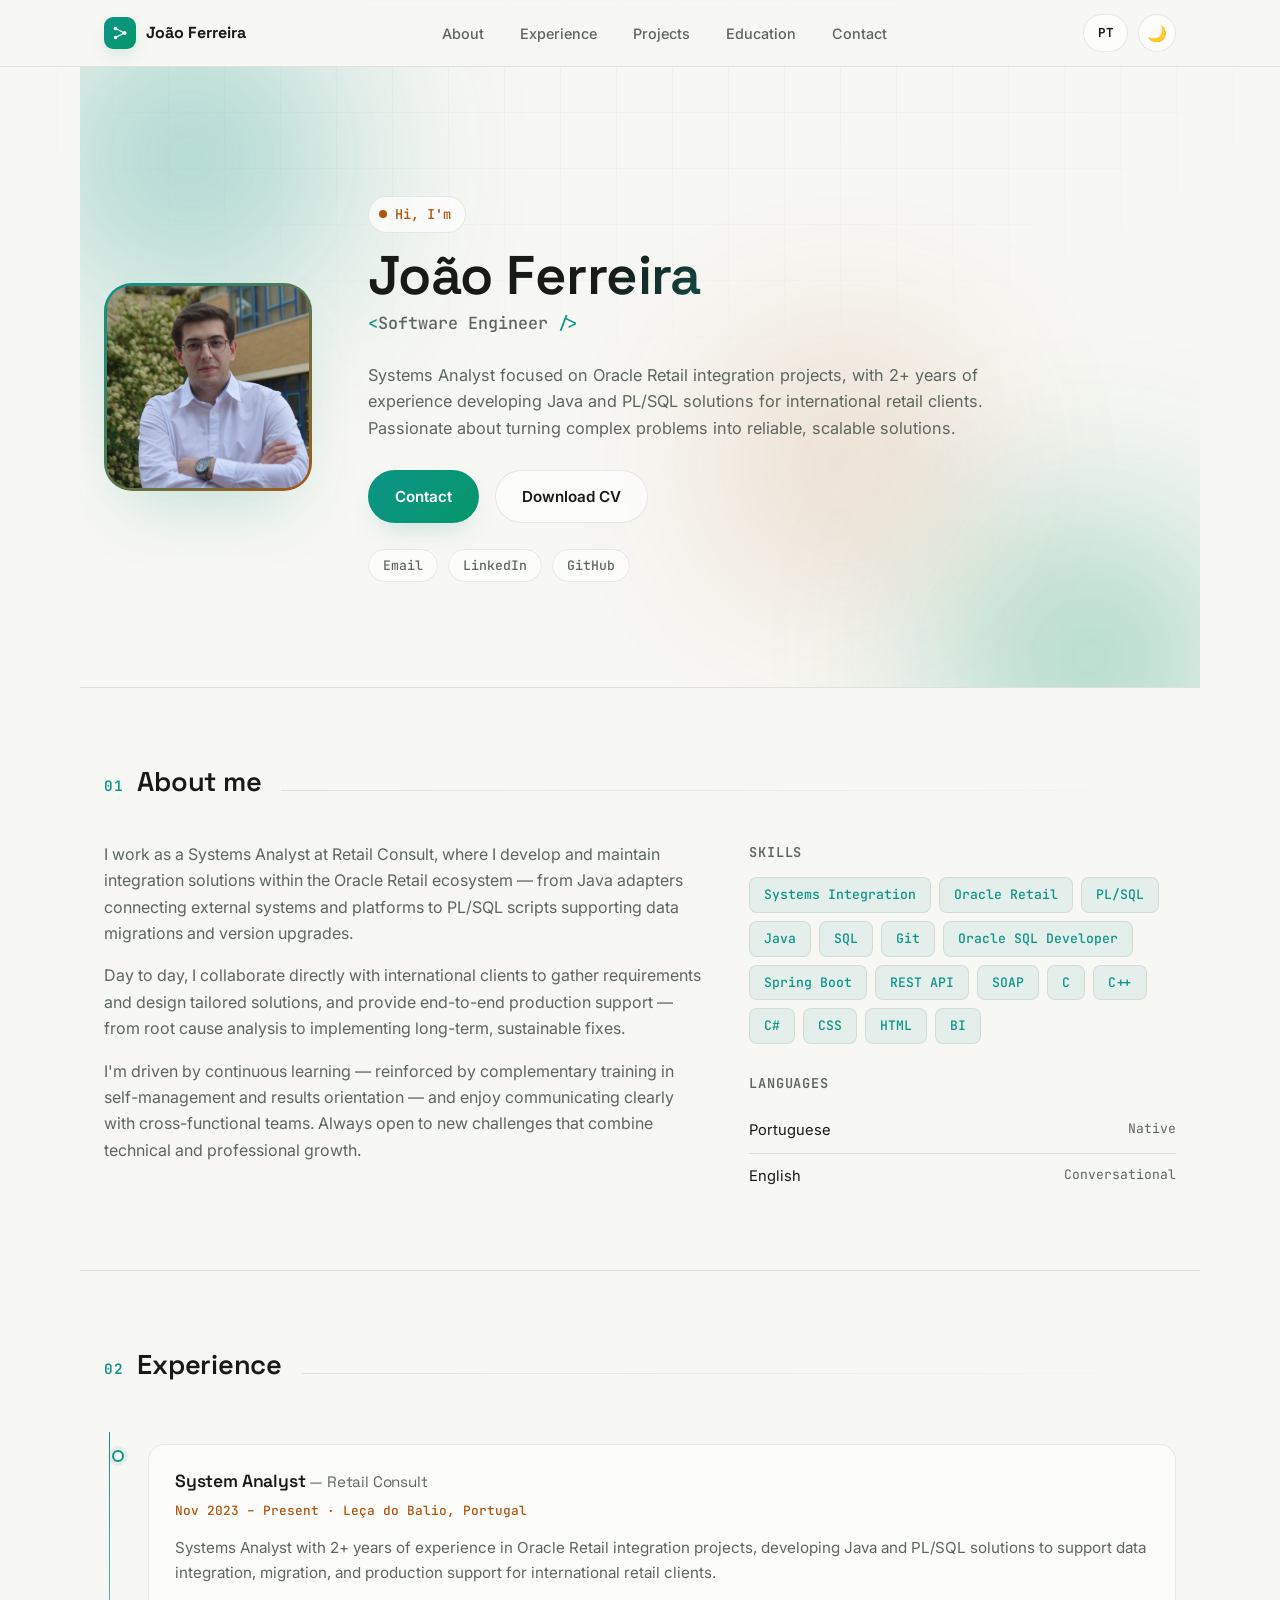
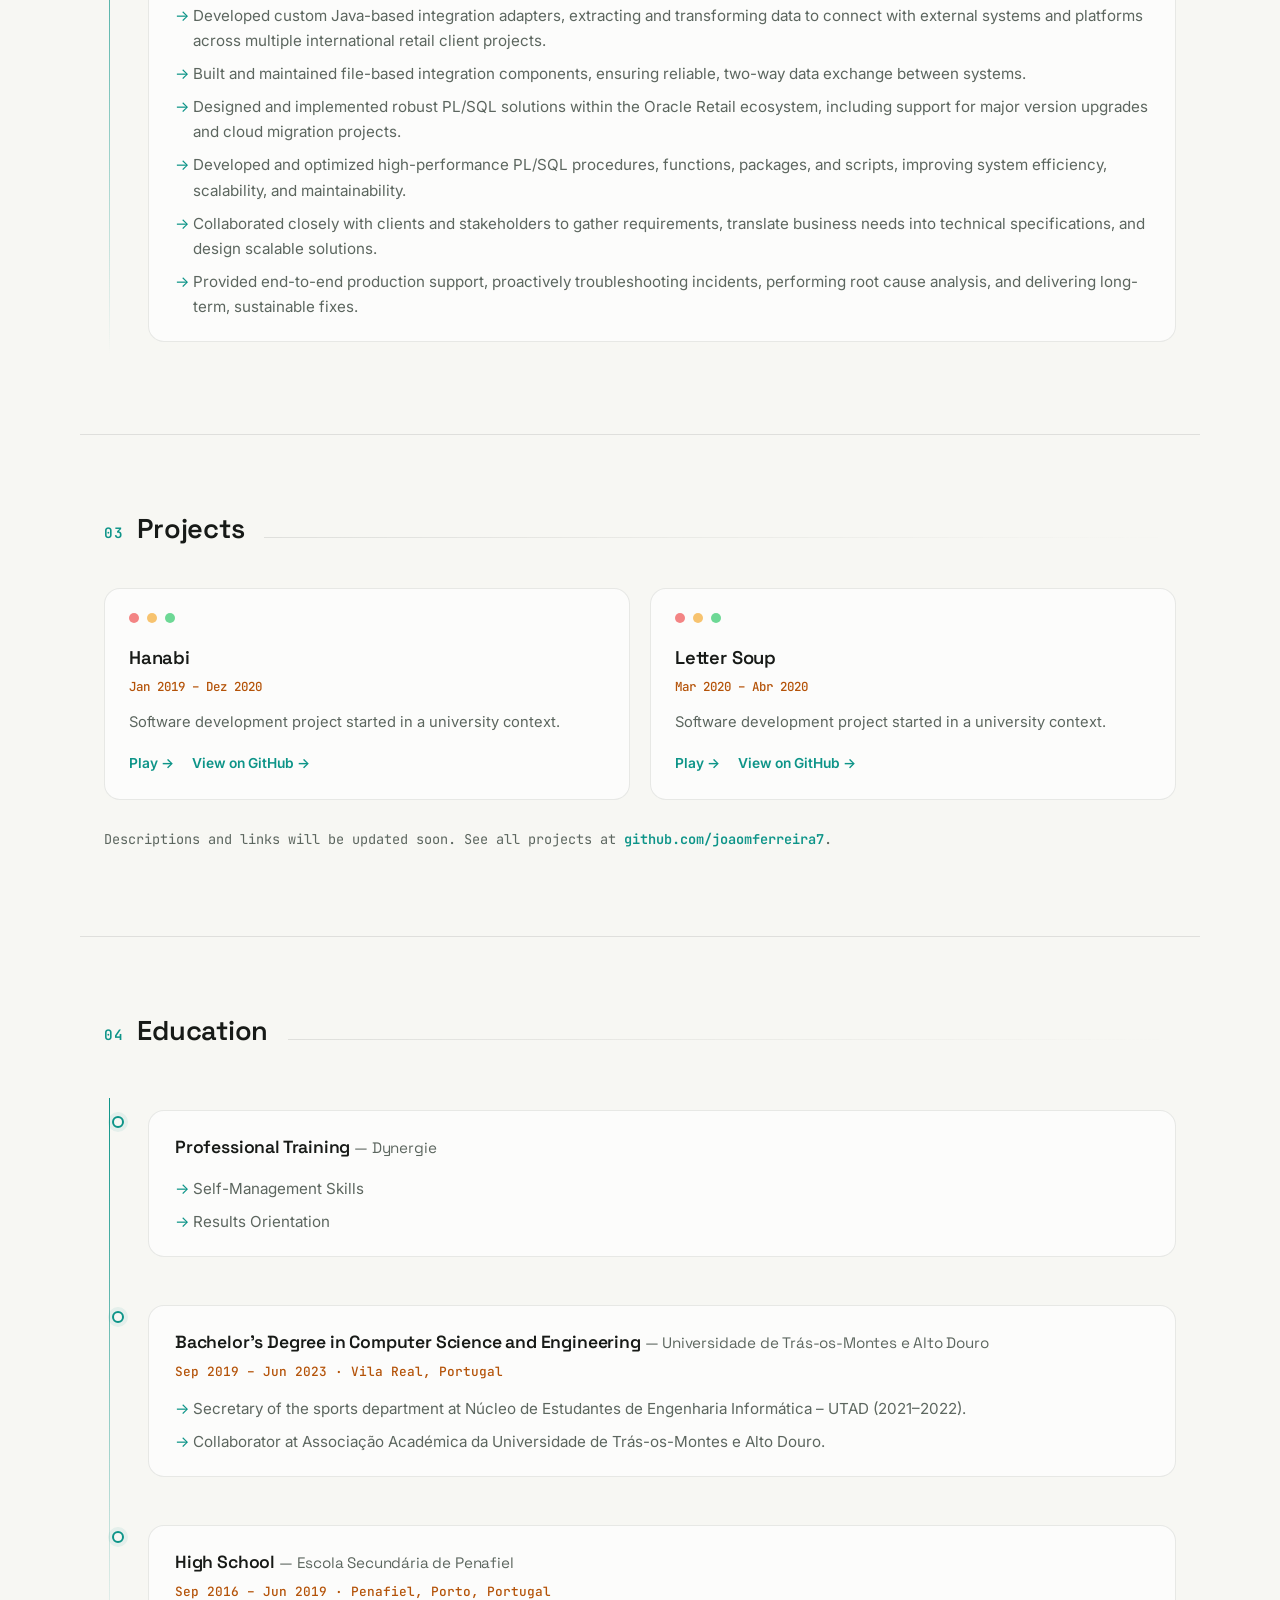
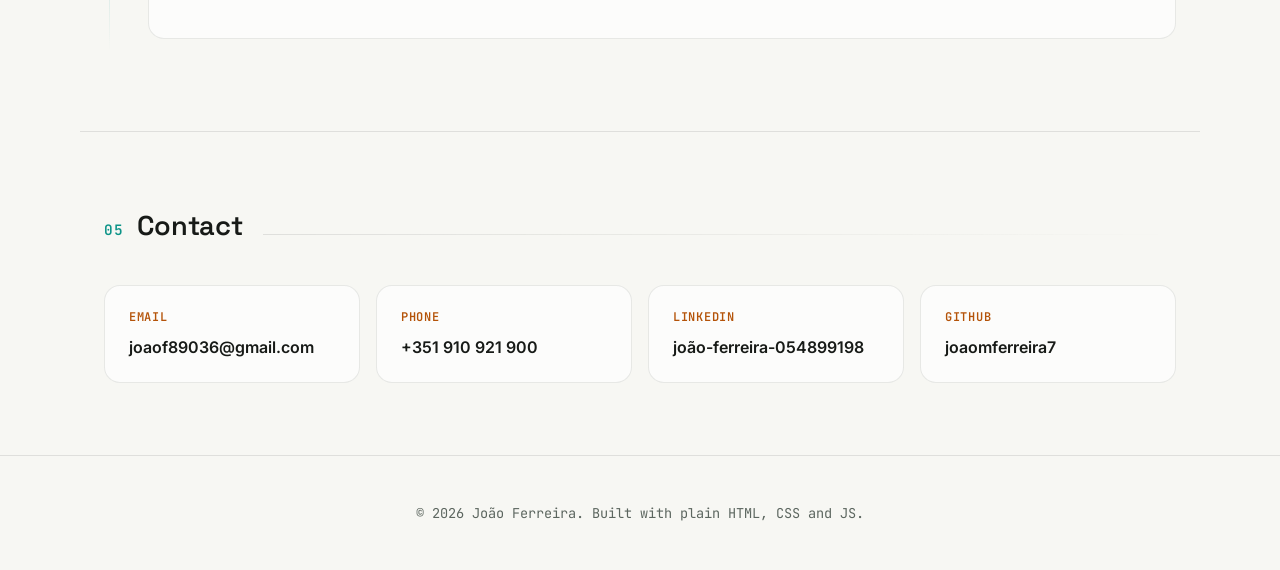
==== commit fd9c5815: "Adiciona jogos Hanabi e Sopa de Letras, atualiza estilos e traduções Co-Authored-By: Claude Sonnet 5" ====
--- a/index.html
+++ b/index.html
@@ -5,14 +5,19 @@
 <meta name="viewport" content="width=device-width, initial-scale=1.0">
 <title data-i18n="meta.title">João Ferreira — Software Engineer</title>
 <meta name="description" data-i18n-content="meta.description" content="João Ferreira, Software Engineer. Experiência em PL/SQL, Java, Spring Boot, Oracle Retail. Portfólio, currículo e contactos.">
-<link rel="stylesheet" href="css/style.css">
-<link rel="icon" href="data:,">
+<link rel="preconnect" href="https://fonts.googleapis.com">
+<link rel="preconnect" href="https://fonts.gstatic.com" crossorigin>
+<link href="https://fonts.googleapis.com/css2?family=Space+Grotesk:wght@500;600;700&family=Inter:wght@400;500;600&family=JetBrains+Mono:wght@400;500&display=swap" rel="stylesheet">
+<link rel="stylesheet" href="css/style.css?v=3">
+<link rel="icon" href="data:image/svg+xml,%3Csvg xmlns='http://www.w3.org/2000/svg' viewBox='0 0 64 64'%3E%3Cdefs%3E%3ClinearGradient id='g' x1='0' y1='0' x2='1' y2='1'%3E%3Cstop offset='0' stop-color='%232dd4bf'/%3E%3Cstop offset='1' stop-color='%2334d399'/%3E%3C/linearGradient%3E%3C/defs%3E%3Crect width='64' height='64' rx='16' fill='url(%23g)'/%3E%3Cline x1='16' y1='16' x2='48' y2='32' stroke='white' stroke-width='5' stroke-linecap='round'/%3E%3Cline x1='16' y1='48' x2='48' y2='32' stroke='white' stroke-width='5' stroke-linecap='round'/%3E%3Ccircle cx='16' cy='16' r='6' fill='white'/%3E%3Ccircle cx='16' cy='48' r='6' fill='white'/%3E%3Ccircle cx='48' cy='32' r='7.5' fill='white'/%3E%3C/svg%3E">
 </head>
 <body>
 
+<div class="scroll-progress" id="scrollProgress"></div>
+
 <header class="site-header">
   <nav class="nav container">
-    <a href="#top" class="nav-brand">João Ferreira</a>
+    <a href="#top" class="nav-brand"><span class="nav-logo" aria-hidden="true"><svg viewBox="0 0 24 24" width="18" height="18"><line x1="6" y1="6" x2="18" y2="12" stroke="#fff" stroke-width="1.8" stroke-linecap="round"/><line x1="6" y1="18" x2="18" y2="12" stroke="#fff" stroke-width="1.8" stroke-linecap="round"/><circle cx="6" cy="6" r="2.3" fill="#fff"/><circle cx="6" cy="18" r="2.3" fill="#fff"/><circle cx="18" cy="12" r="2.8" fill="#fff"/></svg></span>João Ferreira</a>
     <button class="nav-toggle" id="navToggle" data-i18n-aria="nav.toggleAria" aria-label="Abrir menu" aria-expanded="false">
       <span></span><span></span><span></span>
     </button>
@@ -21,7 +26,6 @@
       <li><a href="#experience" data-i18n="nav.experience">Experiência</a></li>
       <li><a href="#projects" data-i18n="nav.projects">Projetos</a></li>
       <li><a href="#education" data-i18n="nav.education">Formação</a></li>
-      <li><a href="blog/index.html" data-i18n="nav.blog">Blog</a></li>
       <li><a href="#contact" data-i18n="nav.contact">Contacto</a></li>
     </ul>
     <div class="nav-controls">
@@ -34,6 +38,9 @@
 <main>
 
   <section id="top" class="hero container">
+    <div class="hero-blob hero-blob-1" aria-hidden="true"></div>
+    <div class="hero-blob hero-blob-2" aria-hidden="true"></div>
+    <div class="hero-blob hero-blob-3" aria-hidden="true"></div>
     <div class="hero-photo">
       <img src="assets/img/profile.jpg" alt="Foto de João Ferreira" data-i18n-alt="hero.photoAlt" id="profilePhoto" onerror="this.closest('.hero-photo').style.display='none'">
     </div>
@@ -42,10 +49,9 @@
       <h1>João Ferreira</h1>
       <p class="hero-role">Software Engineer</p>
       <p class="hero-summary" data-i18n="hero.summary">
-        Engenheiro de Software com 2 anos de experiência profissional, a contribuir para o desenvolvimento
-        e manutenção de soluções de software escaláveis e fiáveis em ambientes dinâmicos. Colaboro com equipas
-        multidisciplinares para entregar produtos de alta qualidade que respondem às necessidades dos utilizadores
-        e do negócio. Motivado pela aprendizagem contínua e pela resolução de problemas complexos.
+        Analista de Sistemas focado em projetos de integração Oracle Retail, com mais de 2 anos de experiência
+        a desenvolver soluções em Java e PL/SQL para clientes internacionais de retalho. Apaixonado por
+        transformar problemas complexos em soluções fiáveis e escaláveis.
       </p>
       <div class="hero-actions">
         <a href="#contact" class="btn btn-primary" data-i18n="hero.contactBtn">Contactar</a>
@@ -64,23 +70,26 @@
     <div class="about-grid">
       <div class="about-text">
         <p data-i18n="about.p1">
-          Sou Engenheiro de Software com 2 anos de experiência profissional na indústria tecnológica,
-          contribuindo para o desenvolvimento e manutenção de soluções de software escaláveis e fiáveis
-          em ambientes de ritmo acelerado.
+          Trabalho como Analista de Sistemas na Retail Consult, onde desenvolvo e mantenho soluções de
+          integração dentro do ecossistema Oracle Retail — desde adaptadores Java que ligam sistemas e
+          plataformas externas, até scripts PL/SQL que suportam migrações de dados e atualizações de versão.
         </p>
         <p data-i18n="about.p2">
-          Já colaborei com equipas multidisciplinares para entregar produtos de alta qualidade que respondem
-          tanto às necessidades dos utilizadores como às do negócio.
+          No dia a dia, colaboro diretamente com clientes internacionais para levantar requisitos e desenhar
+          soluções à medida, e presto suporte de produção de ponta a ponta — da análise de causa raiz até à
+          implementação de correções sustentáveis a longo prazo.
         </p>
         <p data-i18n="about.p3">
-          Sou motivado pela aprendizagem contínua, gosto de resolver problemas complexos e valorizo uma
-          comunicação clara e eficaz. Estou sempre aberto a novos desafios e oportunidades que fomentem
-          tanto a minha experiência técnica como o meu crescimento profissional.
+          Sou motivado pela aprendizagem contínua — reforçada por formações complementares em autogestão e
+          orientação para resultados — e gosto de comunicar de forma clara com equipas multidisciplinares.
+          Estou sempre aberto a novos desafios que aliem crescimento técnico e profissional.
         </p>
       </div>
       <div class="about-skills">
         <h3 data-i18n="about.skillsTitle">Competências</h3>
         <ul class="skill-tags">
+          <li>Systems Integration</li>
+          <li>Oracle Retail</li>
           <li>PL/SQL</li>
           <li>Java</li>
           <li>SQL</li>
@@ -99,7 +108,7 @@
         <h3 data-i18n="about.langsTitle">Idiomas</h3>
         <ul class="lang-list">
           <li><span data-i18n="about.lang.pt">Português</span><span class="lang-level" data-i18n="about.lang.ptLevel">Nativo</span></li>
-          <li><span data-i18n="about.lang.en">Inglês</span><span class="lang-level" data-i18n="about.lang.enLevel">Intermédio / B1</span></li>
+          <li><span data-i18n="about.lang.en">Inglês</span><span class="lang-level" data-i18n="about.lang.enLevel">Conversação</span></li>
         </ul>
       </div>
     </div>
@@ -113,11 +122,18 @@
         <div class="timeline-content">
           <h3><span data-i18n="experience.role">Analista de Sistemas</span> <span class="timeline-org">— Retail Consult</span></h3>
           <p class="timeline-meta" data-i18n="experience.date">Nov 2023 – Presente · Leça do Balio, Portugal</p>
+          <p class="role-intro" data-i18n="experience.intro">
+            Analista de Sistemas com mais de 2 anos de experiência em projetos de integração Oracle Retail,
+            desenvolvendo soluções em Java e PL/SQL para suportar integração de dados, migração e suporte
+            em produção para clientes internacionais de retalho.
+          </p>
           <ul>
-            <li data-i18n="experience.bullet1">Desenho e implementação de soluções robustas em PL/SQL dentro do ecossistema Oracle Retail.</li>
-            <li data-i18n="experience.bullet2">Desenvolvimento e otimização de procedimentos, funções, packages e scripts PL/SQL.</li>
-            <li data-i18n="experience.bullet3">Colaboração com clientes e stakeholders para levantamento de requisitos e desenho de soluções.</li>
-            <li data-i18n="experience.bullet4">Suporte em produção: troubleshooting de incidentes, análise de causa raiz e correções.</li>
+            <li data-i18n="experience.bullet1">Desenvolvimento de adaptadores de integração personalizados em Java, extraindo e transformando dados para ligação com sistemas e plataformas externas em diferentes projetos de clientes internacionais de retalho.</li>
+            <li data-i18n="experience.bullet2">Construção e manutenção de componentes de integração baseados em ficheiros, garantindo troca de dados fiável e bidirecional entre sistemas.</li>
+            <li data-i18n="experience.bullet3">Desenho e implementação de soluções robustas em PL/SQL no ecossistema Oracle Retail, incluindo suporte a atualizações de versão major e projetos de migração para a cloud.</li>
+            <li data-i18n="experience.bullet4">Desenvolvimento e otimização de procedimentos, funções, packages e scripts PL/SQL de alta performance, melhorando a eficiência, escalabilidade e manutenibilidade dos sistemas.</li>
+            <li data-i18n="experience.bullet5">Colaboração próxima com clientes e stakeholders para levantamento de requisitos, tradução de necessidades de negócio em especificações técnicas e desenho de soluções escaláveis.</li>
+            <li data-i18n="experience.bullet6">Suporte de produção de ponta a ponta, com resolução proativa de incidentes, análise de causa raiz e implementação de correções sustentáveis a longo prazo.</li>
           </ul>
         </div>
       </article>
@@ -130,26 +146,20 @@
       <article class="project-card">
         <h3>Hanabi</h3>
         <p class="project-meta" data-i18n="projects.hanabi.meta">Jan 2019 – Dez 2020</p>
-        <p data-i18n="projects.hanabi.desc">Projeto pessoal de desenvolvimento de software.</p>
-        <a href="https://github.com/joaomferreira7" target="_blank" rel="noopener" class="project-link" data-i18n="projects.viewGithub">Ver no GitHub →</a>
+        <p data-i18n="projects.hanabi.desc">Projeto de desenvolvimento de software iniciado em contexto universitário.</p>
+        <div class="project-links">
+          <a href="games/hanabi.html" class="project-link" data-i18n="projects.playBtn">Jogar →</a>
+          <a href="https://github.com/joaomferreira7/Hanabi" target="_blank" rel="noopener" class="project-link" data-i18n="projects.viewGithub">Ver no GitHub →</a>
+        </div>
       </article>
       <article class="project-card">
         <h3>Letter Soup</h3>
         <p class="project-meta" data-i18n="projects.lettersoup.meta">Mar 2020 – Abr 2020</p>
-        <p data-i18n="projects.lettersoup.desc">Projeto pessoal de desenvolvimento de software.</p>
-        <a href="https://github.com/joaomferreira7" target="_blank" rel="noopener" class="project-link" data-i18n="projects.viewGithub">Ver no GitHub →</a>
-      </article>
-      <article class="project-card">
-        <h3>RSS Reader</h3>
-        <p class="project-meta" data-i18n="projects.rss.meta">Jan 2021 – Mar 2021</p>
-        <p data-i18n="projects.rss.desc">Leitor de feeds RSS.</p>
-        <a href="https://github.com/joaomferreira7" target="_blank" rel="noopener" class="project-link" data-i18n="projects.viewGithub">Ver no GitHub →</a>
-      </article>
-      <article class="project-card">
-        <h3>Cinema Web Application</h3>
-        <p class="project-meta" data-i18n="projects.cinema.meta">Set 2021 – Jun 2022</p>
-        <p data-i18n="projects.cinema.desc">Aplicação web para gestão de sessões de cinema.</p>
-        <a href="https://github.com/joaomferreira7" target="_blank" rel="noopener" class="project-link" data-i18n="projects.viewGithub">Ver no GitHub →</a>
+        <p data-i18n="projects.lettersoup.desc">Projeto de desenvolvimento de software iniciado em contexto universitário.</p>
+        <div class="project-links">
+          <a href="games/lettersoup.html" class="project-link" data-i18n="projects.playBtn">Jogar →</a>
+          <a href="https://github.com/joaomferreira7/LetterSoup" target="_blank" rel="noopener" class="project-link" data-i18n="projects.viewGithub">Ver no GitHub →</a>
+        </div>
       </article>
     </div>
     <p class="project-note" data-i18n-html="projects.note">Descrições e links serão atualizados brevemente. Vê todos os projetos em <a href="https://github.com/joaomferreira7" target="_blank" rel="noopener">github.com/joaomferreira7</a>.</p>
@@ -158,6 +168,16 @@
   <section id="education" class="section container">
     <h2 class="section-title" data-i18n="education.title">Formação</h2>
     <div class="timeline">
+      <article class="timeline-item">
+        <div class="timeline-marker"></div>
+        <div class="timeline-content">
+          <h3><span data-i18n="education.training.title">Formação Complementar</span> <span class="timeline-org">— Dynergie</span></h3>
+          <ul>
+            <li data-i18n="education.training.bullet1">Self-Management Skills</li>
+            <li data-i18n="education.training.bullet2">Results Orientation</li>
+          </ul>
+        </div>
+      </article>
       <article class="timeline-item">
         <div class="timeline-marker"></div>
         <div class="timeline-content">
@@ -209,7 +229,7 @@
   </div>
 </footer>
 
-<script src="js/i18n.js"></script>
-<script src="js/main.js"></script>
+<script src="js/i18n.js?v=3"></script>
+<script src="js/main.js?v=3"></script>
 </body>
 </html>
--- a/css/style.css
+++ b/css/style.css
@@ -5,62 +5,144 @@
 a { color: inherit; text-decoration: none; }
 img { max-width: 100%; display: block; }
 button { font: inherit; cursor: pointer; }
+html { scroll-behavior: smooth; }
+
+/* ---------- Fonts ---------- */
+:root {
+  --font-body: "Inter", -apple-system, BlinkMacSystemFont, "Segoe UI", Roboto, Helvetica, Arial, sans-serif;
+  --font-heading: "Space Grotesk", var(--font-body);
+  --font-mono: "JetBrains Mono", ui-monospace, SFMono-Regular, Menlo, Consolas, monospace;
+}
 
 /* ---------- Theme tokens ---------- */
 :root {
-  --color-bg: #f7f6f3;
+  --color-bg: #f7f7f3;
   --color-surface: #ffffff;
-  --color-text: #1c2333;
-  --color-text-muted: #5a6275;
-  --color-primary: #17335e;
-  --color-primary-light: #274a80;
-  --color-accent: #c9962c;
-  --color-border: #e4e1da;
-  --color-tag-bg: #eef1f6;
-  --shadow: 0 4px 20px rgba(23, 51, 94, 0.08);
-  --radius: 10px;
+  --color-glass: rgba(255, 255, 255, 0.65);
+  --color-glass-border: rgba(20, 24, 20, 0.09);
+  --color-text: #171a17;
+  --color-text-muted: #5c665f;
+  --color-primary: #0d9488;
+  --color-primary-2: #059669;
+  --color-accent: #b45309;
+  --color-border: rgba(20, 24, 20, 0.1);
+  --color-tag-bg: rgba(13, 148, 136, 0.08);
+  --grid-line: rgba(20, 24, 20, 0.04);
+  --shadow: 0 20px 45px -22px rgba(20, 24, 20, 0.28);
+  --glow: rgba(13, 148, 136, 0.28);
+  --radius: 16px;
+  --radius-sm: 10px;
+  --noise-opacity: 0.02;
 }
 
 :root[data-theme="dark"] {
-  --color-bg: #12151c;
-  --color-surface: #1a1e28;
-  --color-text: #eceef2;
-  --color-text-muted: #a0a6b5;
-  --color-primary: #7ea3e0;
-  --color-primary-light: #9db8e8;
-  --color-accent: #e0b354;
-  --color-border: #2a2f3b;
-  --color-tag-bg: #232837;
-  --shadow: 0 4px 20px rgba(0, 0, 0, 0.35);
+  --color-bg: #08110e;
+  --color-surface: #0f1a16;
+  --color-glass: rgba(255, 255, 255, 0.04);
+  --color-glass-border: rgba(255, 255, 255, 0.09);
+  --color-text: #eef2ef;
+  --color-text-muted: #93a39c;
+  --color-primary: #2dd4bf;
+  --color-primary-2: #34d399;
+  --color-accent: #fbbf24;
+  --color-border: rgba(255, 255, 255, 0.09);
+  --color-tag-bg: rgba(45, 212, 191, 0.12);
+  --grid-line: rgba(255, 255, 255, 0.035);
+  --shadow: 0 25px 60px -20px rgba(0, 0, 0, 0.65);
+  --glow: rgba(45, 212, 191, 0.4);
+  --noise-opacity: 0.035;
 }
 
 @media (prefers-color-scheme: dark) {
   :root:not([data-theme="light"]) {
-    --color-bg: #12151c;
-    --color-surface: #1a1e28;
-    --color-text: #eceef2;
-    --color-text-muted: #a0a6b5;
-    --color-primary: #7ea3e0;
-    --color-primary-light: #9db8e8;
-    --color-accent: #e0b354;
-    --color-border: #2a2f3b;
-    --color-tag-bg: #232837;
-    --shadow: 0 4px 20px rgba(0, 0, 0, 0.35);
+    --color-bg: #08110e;
+    --color-surface: #0f1a16;
+    --color-glass: rgba(255, 255, 255, 0.04);
+    --color-glass-border: rgba(255, 255, 255, 0.09);
+    --color-text: #eef2ef;
+    --color-text-muted: #93a39c;
+    --color-primary: #2dd4bf;
+    --color-primary-2: #34d399;
+    --color-accent: #fbbf24;
+    --color-border: rgba(255, 255, 255, 0.09);
+    --color-tag-bg: rgba(45, 212, 191, 0.12);
+    --grid-line: rgba(255, 255, 255, 0.035);
+    --shadow: 0 25px 60px -20px rgba(0, 0, 0, 0.65);
+    --glow: rgba(45, 212, 191, 0.4);
+    --noise-opacity: 0.035;
   }
 }
 
+/* ---------- Background layers ---------- */
 body {
-  font-family: -apple-system, BlinkMacSystemFont, "Segoe UI", Roboto, Helvetica, Arial, sans-serif;
+  position: relative;
+  font-family: var(--font-body);
   background: var(--color-bg);
   color: var(--color-text);
-  line-height: 1.6;
-  transition: background 0.2s ease, color 0.2s ease;
+  line-height: 1.65;
+  transition: background 0.25s ease, color 0.25s ease;
+  overflow-x: hidden;
+}
+
+body::before {
+  content: "";
+  position: fixed;
+  inset: 0;
+  z-index: 0;
+  pointer-events: none;
+  background-image:
+    linear-gradient(var(--grid-line) 1px, transparent 1px),
+    linear-gradient(90deg, var(--grid-line) 1px, transparent 1px);
+  background-size: 56px 56px;
+  -webkit-mask-image: radial-gradient(ellipse 80% 60% at 50% 0%, black 0%, transparent 75%);
+  mask-image: radial-gradient(ellipse 80% 60% at 50% 0%, black 0%, transparent 75%);
+}
+
+body::after {
+  content: "";
+  position: fixed;
+  inset: 0;
+  z-index: 0;
+  pointer-events: none;
+  opacity: var(--noise-opacity);
+  mix-blend-mode: overlay;
+  background-image: url("data:image/svg+xml,%3Csvg xmlns='http://www.w3.org/2000/svg'%3E%3Cfilter id='n'%3E%3CfeTurbulence type='fractalNoise' baseFrequency='0.85' numOctaves='2' stitchTiles='stitch'/%3E%3C/filter%3E%3Crect width='100%25' height='100%25' filter='url(%23n)'/%3E%3C/svg%3E");
 }
 
 .container {
-  max-width: 1080px;
+  max-width: 1120px;
   margin: 0 auto;
   padding: 0 24px;
+  position: relative;
+  z-index: 1;
+}
+
+::selection {
+  background: var(--color-primary);
+  color: #fff;
+}
+
+/* Scrollbar */
+::-webkit-scrollbar { width: 10px; height: 10px; }
+::-webkit-scrollbar-track { background: transparent; }
+::-webkit-scrollbar-thumb {
+  background: linear-gradient(var(--color-primary), var(--color-primary-2));
+  border-radius: 999px;
+  border: 2px solid var(--color-bg);
+}
+html { scrollbar-color: var(--color-primary) transparent; scrollbar-width: thin; }
+
+h1, h2, h3, h4 { font-family: var(--font-heading); font-weight: 600; letter-spacing: -0.01em; }
+
+/* ---------- Scroll progress bar ---------- */
+.scroll-progress {
+  position: fixed;
+  top: 0; left: 0;
+  height: 3px;
+  width: 0%;
+  background: linear-gradient(90deg, var(--color-primary), var(--color-accent), var(--color-primary-2));
+  z-index: 1000;
+  transition: width 0.1s linear;
 }
 
 /* ---------- Header / Nav ---------- */
@@ -68,7 +150,9 @@
   position: sticky;
   top: 0;
   z-index: 100;
-  background: var(--color-surface);
+  background: color-mix(in srgb, var(--color-bg) 72%, transparent);
+  backdrop-filter: blur(16px) saturate(140%);
+  -webkit-backdrop-filter: blur(16px) saturate(140%);
   border-bottom: 1px solid var(--color-border);
 }
 
@@ -76,31 +160,55 @@
   display: flex;
   align-items: center;
   justify-content: space-between;
-  padding: 16px 24px;
+  padding: 14px 24px;
   gap: 16px;
+  position: relative;
+  z-index: 1;
 }
 
 .nav-brand {
+  display: flex;
+  align-items: center;
+  gap: 10px;
+  font-family: var(--font-heading);
   font-weight: 700;
-  font-size: 1.1rem;
-  color: var(--color-primary);
-}
+  font-size: 1rem;
+  color: var(--color-text);
+}
+
+.nav-logo {
+  display: inline-flex;
+  align-items: center;
+  justify-content: center;
+  width: 32px;
+  height: 32px;
+  border-radius: 9px;
+  font-family: var(--font-mono);
+  font-size: 0.78rem;
+  font-weight: 700;
+  color: #fff;
+  background: linear-gradient(135deg, var(--color-primary), var(--color-primary-2));
+  box-shadow: 0 8px 18px -6px var(--glow);
+}
+.nav-logo svg { display: block; }
 
 .nav-links {
   display: flex;
-  gap: 28px;
+  gap: 8px;
   flex: 1;
   justify-content: center;
 }
 
 .nav-links a {
-  font-size: 0.95rem;
+  font-size: 0.9rem;
   font-weight: 500;
   color: var(--color-text-muted);
-  transition: color 0.15s ease;
-}
-
-.nav-links a:hover { color: var(--color-primary); }
+  padding: 8px 14px;
+  border-radius: 999px;
+  transition: color 0.15s ease, background 0.15s ease;
+}
+
+.nav-links a:hover { color: var(--color-text); background: var(--color-glass); }
 
 .nav-controls {
   display: flex;
@@ -109,8 +217,8 @@
 }
 
 .theme-toggle {
-  background: none;
-  border: 1px solid var(--color-border);
+  background: var(--color-glass);
+  border: 1px solid var(--color-glass-border);
   border-radius: 999px;
   width: 38px;
   height: 38px;
@@ -118,26 +226,30 @@
   display: flex;
   align-items: center;
   justify-content: center;
-}
+  transition: border-color 0.15s ease, transform 0.15s ease;
+}
+.theme-toggle:hover { border-color: var(--color-primary); transform: translateY(-1px); }
 
 .lang-toggle {
-  background: none;
-  border: 1px solid var(--color-border);
+  background: var(--color-glass);
+  border: 1px solid var(--color-glass-border);
   border-radius: 999px;
   height: 38px;
   padding: 0 14px;
-  font-size: 0.8rem;
+  font-family: var(--font-mono);
+  font-size: 0.78rem;
   font-weight: 700;
   letter-spacing: 0.03em;
   color: var(--color-text);
   display: flex;
   align-items: center;
   justify-content: center;
-  transition: border-color 0.15s ease, color 0.15s ease;
+  transition: border-color 0.15s ease, color 0.15s ease, transform 0.15s ease;
 }
 .lang-toggle:hover {
   border-color: var(--color-primary);
   color: var(--color-primary);
+  transform: translateY(-1px);
 }
 
 .nav-toggle {
@@ -157,127 +269,235 @@
 
 /* ---------- Hero ---------- */
 .hero {
-  display: flex;
-  align-items: center;
-  gap: 48px;
-  padding: 80px 24px 64px;
+  position: relative;
+  display: flex;
+  align-items: center;
+  gap: 56px;
+  padding: 110px 24px 90px;
   flex-wrap: wrap;
+  min-height: 620px;
+  overflow: hidden;
+}
+
+.hero-blob {
+  position: absolute;
+  z-index: 0;
+  border-radius: 50%;
+  filter: blur(90px);
+  pointer-events: none;
+  opacity: 0.55;
+  animation: float 16s ease-in-out infinite alternate;
+}
+.hero-blob-1 {
+  width: 420px; height: 420px;
+  top: -120px; left: -100px;
+  background: radial-gradient(circle, var(--color-primary), transparent 70%);
+}
+.hero-blob-2 {
+  width: 380px; height: 380px;
+  bottom: -160px; right: -80px;
+  background: radial-gradient(circle, var(--color-primary-2), transparent 70%);
+  animation-delay: -6s;
+}
+.hero-blob-3 {
+  width: 300px; height: 300px;
+  top: 40%; left: 55%;
+  background: radial-gradient(circle, var(--color-accent), transparent 70%);
+  opacity: 0.35;
+  animation-delay: -11s;
+}
+
+@keyframes float {
+  from { transform: translate(0, 0) scale(1); }
+  to { transform: translate(30px, -25px) scale(1.08); }
+}
+
+@keyframes gradientShift {
+  0%, 100% { background-position: 0% 50%; }
+  50% { background-position: 100% 50%; }
 }
 
 .hero-photo {
+  position: relative;
+  z-index: 1;
   flex: 0 0 auto;
-  width: 180px;
-  height: 180px;
-  border-radius: 50%;
-  overflow: hidden;
-  border: 4px solid var(--color-surface);
-  box-shadow: var(--shadow);
-  background: var(--color-tag-bg);
+  width: 208px;
+  height: 208px;
+  border-radius: 28px;
+  padding: 3px;
+  background: linear-gradient(135deg, var(--color-primary), var(--color-accent), var(--color-primary-2));
+  background-size: 220% 220%;
+  animation: gradientShift 7s ease infinite;
+  box-shadow: 0 30px 70px -25px var(--glow);
 }
 
 .hero-photo img {
   width: 100%;
   height: 100%;
   object-fit: cover;
-}
-
-.hero-text { flex: 1 1 420px; }
+  border-radius: 24px;
+  background: var(--color-surface);
+}
+
+.hero-text { position: relative; z-index: 1; flex: 1 1 460px; }
 
 .hero-eyebrow {
+  display: inline-flex;
+  align-items: center;
+  gap: 8px;
+  font-family: var(--font-mono);
   color: var(--color-accent);
-  font-weight: 600;
-  letter-spacing: 0.04em;
-  text-transform: uppercase;
+  font-weight: 500;
   font-size: 0.85rem;
-  margin: 0 0 8px;
+  margin: 0 0 14px;
+  padding: 6px 14px 6px 10px;
+  border: 1px solid var(--color-glass-border);
+  border-radius: 999px;
+  background: var(--color-glass);
+}
+.hero-eyebrow::before {
+  content: "";
+  width: 8px;
+  height: 8px;
+  border-radius: 50%;
+  background: var(--color-accent);
+  box-shadow: 0 0 0 0 rgba(34, 211, 238, 0.6);
+  animation: pulse 2s infinite;
+  flex: 0 0 auto;
+}
+
+@keyframes pulse {
+  0% { box-shadow: 0 0 0 0 rgba(34, 211, 238, 0.55); }
+  70% { box-shadow: 0 0 0 8px rgba(34, 211, 238, 0); }
+  100% { box-shadow: 0 0 0 0 rgba(34, 211, 238, 0); }
 }
 
 .hero-text h1 {
-  font-size: 2.6rem;
-  margin: 0 0 4px;
-  color: var(--color-primary);
-  line-height: 1.1;
+  font-size: clamp(2.4rem, 5vw, 3.4rem);
+  margin: 0 0 6px;
+  line-height: 1.05;
+  background: linear-gradient(120deg, var(--color-text) 30%, var(--color-primary) 65%, var(--color-primary-2) 100%);
+  -webkit-background-clip: text;
+  background-clip: text;
+  color: transparent;
 }
 
 .hero-role {
-  font-size: 1.25rem;
-  color: var(--color-text-muted);
-  margin: 0 0 20px;
+  display: inline-block;
+  font-family: var(--font-mono);
+  font-size: 1.05rem;
+  color: var(--color-text-muted);
+  margin: 0 0 24px;
   font-weight: 500;
 }
+.hero-role::before { content: "<"; color: var(--color-primary); }
+.hero-role::after { content: " />"; color: var(--color-primary); }
 
 .hero-summary {
   max-width: 640px;
   color: var(--color-text-muted);
   margin: 0 0 28px;
+  font-size: 1.02rem;
 }
 
 .hero-actions {
   display: flex;
   gap: 16px;
-  margin-bottom: 24px;
+  margin-bottom: 28px;
   flex-wrap: wrap;
 }
 
 .btn {
-  display: inline-block;
-  padding: 12px 24px;
+  display: inline-flex;
+  align-items: center;
+  gap: 8px;
+  padding: 13px 26px;
   border-radius: 999px;
   font-weight: 600;
   font-size: 0.95rem;
-  transition: transform 0.15s ease, box-shadow 0.15s ease;
+  transition: transform 0.18s ease, box-shadow 0.18s ease, border-color 0.18s ease;
   border: 1px solid transparent;
 }
 .btn:hover { transform: translateY(-2px); }
 
 .btn-primary {
-  background: var(--color-primary);
+  background: linear-gradient(135deg, var(--color-primary), var(--color-primary-2));
   color: #fff;
-}
-.btn-primary:hover { box-shadow: 0 6px 16px rgba(23,51,94,0.3); }
+  box-shadow: 0 12px 30px -12px var(--glow);
+}
+.btn-primary:hover { box-shadow: 0 16px 36px -12px var(--glow); }
 
 .btn-secondary {
-  background: transparent;
-  border-color: var(--color-border);
-  color: var(--color-text);
-}
+  background: var(--color-glass);
+  border-color: var(--color-glass-border);
+  color: var(--color-text);
+}
+.btn-secondary:hover { border-color: var(--color-primary); color: var(--color-primary); }
 
 .hero-socials {
   display: flex;
-  gap: 20px;
+  gap: 10px;
+  flex-wrap: wrap;
 }
 .hero-socials a {
   color: var(--color-text-muted);
+  font-family: var(--font-mono);
   font-weight: 500;
-  font-size: 0.9rem;
-  border-bottom: 1px solid transparent;
+  font-size: 0.82rem;
+  padding: 7px 14px;
+  border: 1px solid var(--color-glass-border);
+  border-radius: 999px;
+  background: var(--color-glass);
+  transition: color 0.15s ease, border-color 0.15s ease, transform 0.15s ease;
 }
 .hero-socials a:hover {
   color: var(--color-primary);
-  border-bottom-color: var(--color-primary);
+  border-color: var(--color-primary);
+  transform: translateY(-2px);
 }
 
 /* ---------- Sections ---------- */
+main { counter-reset: section-counter; position: relative; z-index: 1; }
+
 .section {
-  padding: 64px 24px;
+  padding: 72px 24px;
   border-top: 1px solid var(--color-border);
+  opacity: 0;
+  transform: translateY(24px);
+  transition: opacity 0.6s ease, transform 0.6s ease;
+}
+.section.is-visible { opacity: 1; transform: translateY(0); }
+
+@media (prefers-reduced-motion: reduce) {
+  .section, .reveal-item { opacity: 1 !important; transform: none !important; transition: none !important; }
+  .hero-blob, .hero-photo, .hero-eyebrow::before { animation: none !important; }
+  html { scroll-behavior: auto; }
 }
 
 .section-title {
-  font-size: 1.6rem;
+  counter-increment: section-counter;
+  font-size: 1.7rem;
+  color: var(--color-text);
+  margin: 0 0 36px;
+  position: relative;
+  display: flex;
+  align-items: baseline;
+  gap: 14px;
+}
+.section-title::before {
+  content: counter(section-counter, decimal-leading-zero);
+  font-family: var(--font-mono);
+  font-size: 0.9rem;
+  font-weight: 600;
   color: var(--color-primary);
-  margin: 0 0 32px;
-  position: relative;
-  display: inline-block;
+  letter-spacing: 0.05em;
 }
 .section-title::after {
   content: "";
-  display: block;
-  width: 48px;
-  height: 3px;
-  background: var(--color-accent);
-  margin-top: 10px;
-  border-radius: 2px;
+  flex: 1 1 auto;
+  height: 1px;
+  background: linear-gradient(90deg, var(--color-border), transparent);
+  margin-left: 6px;
 }
 
 /* About */
@@ -288,8 +508,11 @@
 }
 .about-text p { color: var(--color-text-muted); margin: 0 0 16px; }
 .about-skills h3 {
-  font-size: 1rem;
-  color: var(--color-text);
+  font-family: var(--font-mono);
+  font-size: 0.85rem;
+  text-transform: uppercase;
+  letter-spacing: 0.06em;
+  color: var(--color-text-muted);
   margin: 0 0 14px;
 }
 .about-skills h3:not(:first-child) { margin-top: 28px; }
@@ -301,43 +524,69 @@
 }
 .skill-tags li {
   background: var(--color-tag-bg);
+  border: 1px solid var(--color-glass-border);
   color: var(--color-primary);
+  font-family: var(--font-mono);
   padding: 6px 14px;
-  border-radius: 999px;
-  font-size: 0.85rem;
+  border-radius: 8px;
+  font-size: 0.82rem;
   font-weight: 500;
-}
+  transition: transform 0.15s ease, border-color 0.15s ease;
+}
+.skill-tags li:hover { transform: translateY(-2px); border-color: var(--color-primary); }
 
 .lang-list li {
   display: flex;
   justify-content: space-between;
-  padding: 8px 0;
+  padding: 10px 0;
   border-bottom: 1px solid var(--color-border);
   font-size: 0.92rem;
 }
 .lang-list li:last-child { border-bottom: none; }
-.lang-level { color: var(--color-text-muted); }
+.lang-level { color: var(--color-text-muted); font-family: var(--font-mono); font-size: 0.82rem; }
 
 /* Timeline (experience / education) */
 .timeline {
   display: flex;
   flex-direction: column;
-  gap: 32px;
+  gap: 8px;
+  position: relative;
+}
+.timeline::before {
+  content: "";
+  position: absolute;
+  left: 5px;
+  top: 8px;
+  bottom: 8px;
+  width: 1px;
+  background: linear-gradient(var(--color-primary), transparent);
 }
 .timeline-item {
   display: flex;
-  gap: 20px;
-  position: relative;
-  padding-left: 8px;
+  gap: 24px;
+  position: relative;
+  padding: 20px 0 20px 8px;
 }
 .timeline-marker {
   flex: 0 0 auto;
   width: 12px;
   height: 12px;
   border-radius: 50%;
-  background: var(--color-accent);
-  margin-top: 8px;
-}
+  background: var(--color-bg);
+  border: 2px solid var(--color-primary);
+  margin-top: 6px;
+  box-shadow: 0 0 0 4px var(--color-tag-bg);
+  z-index: 1;
+}
+.timeline-content {
+  background: var(--color-glass);
+  border: 1px solid var(--color-glass-border);
+  border-radius: var(--radius);
+  padding: 22px 26px;
+  flex: 1;
+  transition: border-color 0.2s ease, transform 0.2s ease;
+}
+.timeline-content:hover { border-color: var(--color-primary); transform: translateY(-2px); }
 .timeline-content h3 {
   margin: 0 0 4px;
   font-size: 1.1rem;
@@ -346,166 +595,507 @@
 .timeline-org {
   color: var(--color-text-muted);
   font-weight: 400;
+  font-size: 0.95rem;
 }
 .timeline-meta {
+  font-family: var(--font-mono);
   color: var(--color-accent);
-  font-size: 0.85rem;
-  font-weight: 600;
-  margin: 0 0 12px;
+  font-size: 0.8rem;
+  font-weight: 500;
+  margin: 4px 0 14px;
 }
 .timeline-content ul {
   display: flex;
   flex-direction: column;
-  gap: 6px;
-}
+  gap: 8px;
+}
+.timeline-content h3 + ul { margin-top: 14px; }
 .timeline-content li {
   color: var(--color-text-muted);
   font-size: 0.95rem;
-  padding-left: 16px;
+  padding-left: 18px;
   position: relative;
 }
 .timeline-content li::before {
-  content: "—";
+  content: "→";
   position: absolute;
   left: 0;
-  color: var(--color-border);
+  color: var(--color-primary);
+}
+
+.role-intro {
+  color: var(--color-text-muted);
+  font-size: 0.95rem;
+  margin: 4px 0 18px;
 }
 
 /* Projects */
 .project-grid {
   display: grid;
-  grid-template-columns: repeat(auto-fit, minmax(230px, 1fr));
+  grid-template-columns: repeat(auto-fit, minmax(250px, 1fr));
   gap: 20px;
 }
 .project-card {
-  background: var(--color-surface);
-  border: 1px solid var(--color-border);
+  position: relative;
+  background: var(--color-glass);
+  border: 1px solid var(--color-glass-border);
   border-radius: var(--radius);
   padding: 24px;
-  transition: transform 0.15s ease, box-shadow 0.15s ease;
+  transition: transform 0.2s ease, box-shadow 0.2s ease, border-color 0.2s ease;
+  overflow: hidden;
+}
+.project-card::before {
+  content: "";
+  display: block;
+  width: 10px;
+  height: 10px;
+  border-radius: 50%;
+  background: #ef4444;
+  box-shadow: 18px 0 0 #f5a524, 36px 0 0 #22c55e;
+  margin-bottom: 20px;
+  opacity: 0.65;
+}
+.project-card::after {
+  content: "";
+  position: absolute;
+  inset: 0;
+  border-radius: var(--radius);
+  padding: 1px;
+  background: linear-gradient(135deg, var(--color-primary), transparent 40%);
+  opacity: 0;
+  transition: opacity 0.2s ease;
+  -webkit-mask: linear-gradient(#fff 0 0) content-box, linear-gradient(#fff 0 0);
+  mask: linear-gradient(#fff 0 0) content-box, linear-gradient(#fff 0 0);
+  -webkit-mask-composite: xor;
+  mask-composite: exclude;
+  pointer-events: none;
 }
 .project-card:hover {
-  transform: translateY(-4px);
+  transform: translateY(-5px);
   box-shadow: var(--shadow);
-}
+  border-color: var(--color-glass-border);
+}
+.project-card:hover::after { opacity: 1; }
 .project-card h3 {
   margin: 0 0 4px;
-  color: var(--color-primary);
+  color: var(--color-text);
+  font-size: 1.15rem;
 }
 .project-meta {
+  font-family: var(--font-mono);
   color: var(--color-accent);
-  font-size: 0.8rem;
-  font-weight: 600;
+  font-size: 0.78rem;
+  font-weight: 500;
   margin: 0 0 12px;
 }
 .project-card p:not(.project-meta) {
   color: var(--color-text-muted);
   font-size: 0.92rem;
-  margin: 0 0 16px;
+  margin: 0 0 18px;
+}
+.project-links {
+  display: flex;
+  gap: 18px;
+  flex-wrap: wrap;
 }
 .project-link {
-  font-size: 0.88rem;
+  font-size: 0.86rem;
   font-weight: 600;
   color: var(--color-primary);
-}
+  display: inline-flex;
+  align-items: center;
+  gap: 4px;
+  transition: gap 0.15s ease;
+}
+.project-link:hover { gap: 8px; }
 .project-note {
-  margin-top: 24px;
+  margin-top: 28px;
   color: var(--color-text-muted);
   font-size: 0.85rem;
+  font-family: var(--font-mono);
 }
 .project-note a { color: var(--color-primary); font-weight: 600; }
 
 /* Contact */
 .contact-grid {
   display: grid;
-  grid-template-columns: repeat(auto-fit, minmax(200px, 1fr));
+  grid-template-columns: repeat(auto-fit, minmax(210px, 1fr));
   gap: 16px;
 }
 .contact-card {
-  background: var(--color-surface);
-  border: 1px solid var(--color-border);
+  background: var(--color-glass);
+  border: 1px solid var(--color-glass-border);
   border-radius: var(--radius);
-  padding: 20px 22px;
+  padding: 22px 24px;
   display: flex;
   flex-direction: column;
-  gap: 4px;
-  transition: transform 0.15s ease, box-shadow 0.15s ease;
+  gap: 6px;
+  transition: transform 0.2s ease, box-shadow 0.2s ease, border-color 0.2s ease;
 }
 .contact-card:hover {
-  transform: translateY(-3px);
+  transform: translateY(-4px);
   box-shadow: var(--shadow);
+  border-color: var(--color-primary);
 }
 .contact-label {
-  font-size: 0.78rem;
+  font-family: var(--font-mono);
+  font-size: 0.75rem;
   text-transform: uppercase;
-  letter-spacing: 0.04em;
+  letter-spacing: 0.06em;
   color: var(--color-accent);
   font-weight: 600;
 }
 .contact-value {
   font-weight: 600;
   word-break: break-word;
+  color: var(--color-text);
 }
 
 /* ---------- Footer ---------- */
 .site-footer {
   border-top: 1px solid var(--color-border);
-  padding: 28px 24px;
+  padding: 32px 24px;
   color: var(--color-text-muted);
   font-size: 0.85rem;
+  font-family: var(--font-mono);
   text-align: center;
+  position: relative;
+  z-index: 1;
 }
 
 /* ---------- Blog ---------- */
 .blog-list {
   display: flex;
   flex-direction: column;
-  gap: 20px;
+  gap: 16px;
 }
 .blog-card {
-  background: var(--color-surface);
-  border: 1px solid var(--color-border);
+  display: block;
+  background: var(--color-glass);
+  border: 1px solid var(--color-glass-border);
   border-radius: var(--radius);
-  padding: 24px;
-}
-.blog-card h3 { margin: 0 0 6px; color: var(--color-primary); }
+  padding: 26px;
+  transition: transform 0.2s ease, box-shadow 0.2s ease, border-color 0.2s ease;
+}
+.blog-card:hover {
+  transform: translateY(-3px);
+  box-shadow: var(--shadow);
+  border-color: var(--color-primary);
+}
+.blog-card h3 { margin: 0 0 6px; color: var(--color-text); }
 .blog-card .blog-meta {
+  font-family: var(--font-mono);
   color: var(--color-accent);
-  font-size: 0.8rem;
-  font-weight: 600;
+  font-size: 0.78rem;
+  font-weight: 500;
   margin: 0 0 10px;
 }
 .blog-card p { color: var(--color-text-muted); margin: 0; }
 .empty-state {
   color: var(--color-text-muted);
-  padding: 40px 0;
+  padding: 48px 0;
   text-align: center;
+  font-family: var(--font-mono);
+  font-size: 0.9rem;
 }
 
 .post-content {
   max-width: 720px;
   margin: 0 auto;
-  padding: 48px 24px 80px;
-}
-.post-content h1 { color: var(--color-primary); }
+  padding: 56px 24px 90px;
+  position: relative;
+  z-index: 1;
+}
+.post-content h1 {
+  color: var(--color-text);
+  background: linear-gradient(120deg, var(--color-text) 40%, var(--color-primary) 100%);
+  -webkit-background-clip: text;
+  background-clip: text;
+  color: transparent;
+}
 .post-meta {
+  font-family: var(--font-mono);
   color: var(--color-accent);
+  font-weight: 500;
+  font-size: 0.82rem;
+  margin-bottom: 36px;
+}
+.post-content p { color: var(--color-text-muted); margin: 0 0 18px; }
+.back-link {
+  display: inline-flex;
+  align-items: center;
+  gap: 6px;
+  margin-bottom: 28px;
+  color: var(--color-primary);
+  font-family: var(--font-mono);
   font-weight: 600;
   font-size: 0.85rem;
+}
+
+/* ---------- Scroll reveal (JS-driven) ---------- */
+.reveal-item {
+  opacity: 0;
+  transform: translateY(20px);
+  transition: opacity 0.6s ease, transform 0.6s ease;
+}
+.reveal-item.is-visible { opacity: 1; transform: translateY(0); }
+
+/* ---------- Game pages ---------- */
+.game-page {
+  max-width: 1080px;
+  margin: 0 auto;
+  padding: 48px 24px 90px;
+  position: relative;
+  z-index: 1;
+}
+
+.game-header {
+  display: flex;
+  align-items: flex-end;
+  justify-content: space-between;
+  flex-wrap: wrap;
+  gap: 16px;
   margin-bottom: 32px;
 }
-.post-content p { color: var(--color-text); margin: 0 0 18px; }
-.back-link {
-  display: inline-block;
-  margin-bottom: 24px;
-  color: var(--color-primary);
+
+.game-title {
+  font-size: clamp(1.7rem, 4vw, 2.2rem);
+  margin: 0;
+  background: linear-gradient(120deg, var(--color-text) 30%, var(--color-primary) 100%);
+  -webkit-background-clip: text;
+  background-clip: text;
+  color: transparent;
+}
+
+.game-subtitle {
+  color: var(--color-text-muted);
+  font-size: 0.95rem;
+  margin: 6px 0 0;
+  max-width: 60ch;
+}
+
+.game-layout {
+  display: flex;
+  gap: 28px;
+  align-items: flex-start;
+  flex-wrap: wrap;
+}
+
+.game-board-wrap {
+  flex: 1 1 480px;
+  background: var(--color-glass);
+  border: 1px solid var(--color-glass-border);
+  border-radius: var(--radius);
+  padding: 22px;
+}
+
+.game-sidebar {
+  flex: 0 0 260px;
+  display: flex;
+  flex-direction: column;
+  gap: 16px;
+}
+
+.game-panel {
+  background: var(--color-glass);
+  border: 1px solid var(--color-glass-border);
+  border-radius: var(--radius);
+  padding: 18px 20px;
+}
+.game-panel h3 {
+  font-family: var(--font-mono);
+  font-size: 0.78rem;
+  text-transform: uppercase;
+  letter-spacing: 0.06em;
+  color: var(--color-text-muted);
+  margin: 0 0 12px;
+}
+
+.game-status {
+  font-family: var(--font-mono);
+  font-size: 0.85rem;
+  color: var(--color-accent);
+  margin: 0;
+}
+
+.game-actions { display: flex; gap: 10px; flex-wrap: wrap; }
+
+.btn-sm { padding: 9px 18px; font-size: 0.85rem; }
+
+/* Letter Soup */
+.word-list {
+  display: flex;
+  flex-direction: column;
+  gap: 8px;
+  font-family: var(--font-mono);
+  font-size: 0.85rem;
+}
+.word-list li {
+  display: flex;
+  align-items: center;
+  gap: 8px;
+  color: var(--color-text);
+  transition: color 0.2s ease, opacity 0.2s ease;
+}
+.word-list li::before {
+  content: "○";
+  color: var(--color-border);
+}
+.word-list li.found {
+  text-decoration: line-through;
+  color: var(--color-text-muted);
+  opacity: 0.6;
+}
+.word-list li.found::before { content: "●"; color: var(--color-primary); }
+
+.ls-grid {
+  display: grid;
+  gap: 3px;
+  user-select: none;
+  touch-action: none;
+  width: 100%;
+}
+.ls-cell {
+  display: flex;
+  align-items: center;
+  justify-content: center;
+  aspect-ratio: 1;
+  background: var(--color-bg);
+  border-radius: 5px;
+  font-family: var(--font-mono);
   font-weight: 600;
-  font-size: 0.9rem;
+  font-size: clamp(0.6rem, 1.3vw, 0.9rem);
+  color: var(--color-text);
+  cursor: pointer;
+}
+.ls-cell.selected { background: var(--color-primary); color: #fff; }
+.ls-cell.found { background: var(--color-tag-bg); color: var(--color-primary); }
+
+/* Hanabi */
+.hn-tokens {
+  display: flex;
+  gap: 20px;
+  font-family: var(--font-mono);
+  font-size: 0.85rem;
+  flex-wrap: wrap;
+}
+.hn-tokens strong { color: var(--color-text); }
+
+.hn-stacks { display: flex; gap: 10px; flex-wrap: wrap; margin: 16px 0; }
+.hn-stack {
+  width: 54px;
+  height: 76px;
+  border-radius: 8px;
+  border: 1px dashed var(--color-border);
+  display: flex;
+  align-items: center;
+  justify-content: center;
+  font-family: var(--font-mono);
+  font-weight: 700;
+  font-size: 1.3rem;
+  color: var(--color-text-muted);
+}
+
+.hn-zone-label {
+  font-family: var(--font-mono);
+  font-size: 0.75rem;
+  text-transform: uppercase;
+  letter-spacing: 0.06em;
+  color: var(--color-text-muted);
+  margin: 18px 0 8px;
+}
+.hn-zone-label:first-child { margin-top: 0; }
+
+.hn-legend {
+  font-family: var(--font-mono);
+  font-size: 0.72rem;
+  color: var(--color-text-muted);
+  margin: 8px 0 0;
+}
+
+.hn-hand { display: flex; gap: 10px; flex-wrap: wrap; }
+.hn-card {
+  width: 54px;
+  height: 76px;
+  border-radius: 8px;
+  display: flex;
+  flex-direction: column;
+  align-items: center;
+  justify-content: center;
+  font-family: var(--font-mono);
+  font-weight: 700;
+  font-size: 1.25rem;
+  color: #fff;
+  position: relative;
+  box-shadow: var(--shadow);
+  transition: transform 0.15s ease;
+  flex-shrink: 0;
+}
+.hn-hand.selectable .hn-card { cursor: pointer; }
+.hn-hand.selectable .hn-card:hover { transform: translateY(-6px); }
+.hn-card.hidden-card {
+  background: repeating-linear-gradient(45deg, var(--color-surface), var(--color-surface) 6px, var(--color-glass) 6px, var(--color-glass) 12px);
+  color: var(--color-text-muted);
+  border: 1px solid var(--color-glass-border);
+  font-size: 0.75rem;
+  text-align: center;
+  padding: 4px;
+  gap: 2px;
+}
+.hn-card.color-red { background: #ef4444; }
+.hn-card.color-yellow { background: #d69e00; }
+.hn-card.color-green { background: #22c55e; }
+.hn-card.color-blue { background: #3b82f6; }
+.hn-card.color-purple { background: #a855f7; }
+.hn-card .hn-clue {
+  font-family: var(--font-body);
+  font-size: 0.55rem;
+  font-weight: 500;
+}
+
+.hn-log {
+  max-height: 170px;
+  overflow-y: auto;
+  font-family: var(--font-mono);
+  font-size: 0.76rem;
+  color: var(--color-text-muted);
+  display: flex;
+  flex-direction: column;
+  gap: 5px;
+}
+
+.hn-clue-picker {
+  display: flex;
+  gap: 8px;
+  flex-wrap: wrap;
+  margin-top: 10px;
+}
+.hn-clue-picker button {
+  font-family: var(--font-mono);
+  font-size: 0.78rem;
+  padding: 7px 12px;
+  border-radius: 8px;
+  border: 1px solid var(--color-glass-border);
+  background: var(--color-glass);
+  color: var(--color-text);
+}
+.hn-clue-picker button:hover { border-color: var(--color-primary); color: var(--color-primary); }
+
+.game-overlay-msg {
+  font-family: var(--font-mono);
+  font-size: 0.95rem;
+  color: var(--color-text);
+  background: var(--color-tag-bg);
+  border: 1px solid var(--color-glass-border);
+  border-radius: var(--radius-sm);
+  padding: 14px 16px;
+  margin-top: 16px;
 }
 
 /* ---------- Responsive ---------- */
 @media (max-width: 820px) {
   .about-grid { grid-template-columns: 1fr; }
+  .game-sidebar { flex: 1 1 100%; }
 }
 
 @media (max-width: 720px) {
@@ -515,16 +1105,18 @@
     top: 100%;
     left: 0;
     right: 0;
-    background: var(--color-surface);
+    background: var(--color-bg);
     border-bottom: 1px solid var(--color-border);
     flex-direction: column;
     align-items: center;
     padding: 16px 0;
-    gap: 16px;
+    gap: 8px;
     display: none;
   }
   .nav-links.open { display: flex; }
-  .hero { padding-top: 48px; flex-direction: column; text-align: center; }
+  .hero { padding-top: 56px; flex-direction: column; text-align: center; min-height: auto; }
   .hero-actions, .hero-socials { justify-content: center; }
   .hero-text h1 { font-size: 2.1rem; }
-}
+  .hero-summary { margin-left: auto; margin-right: auto; }
+  .timeline::before { left: 5px; }
+}
